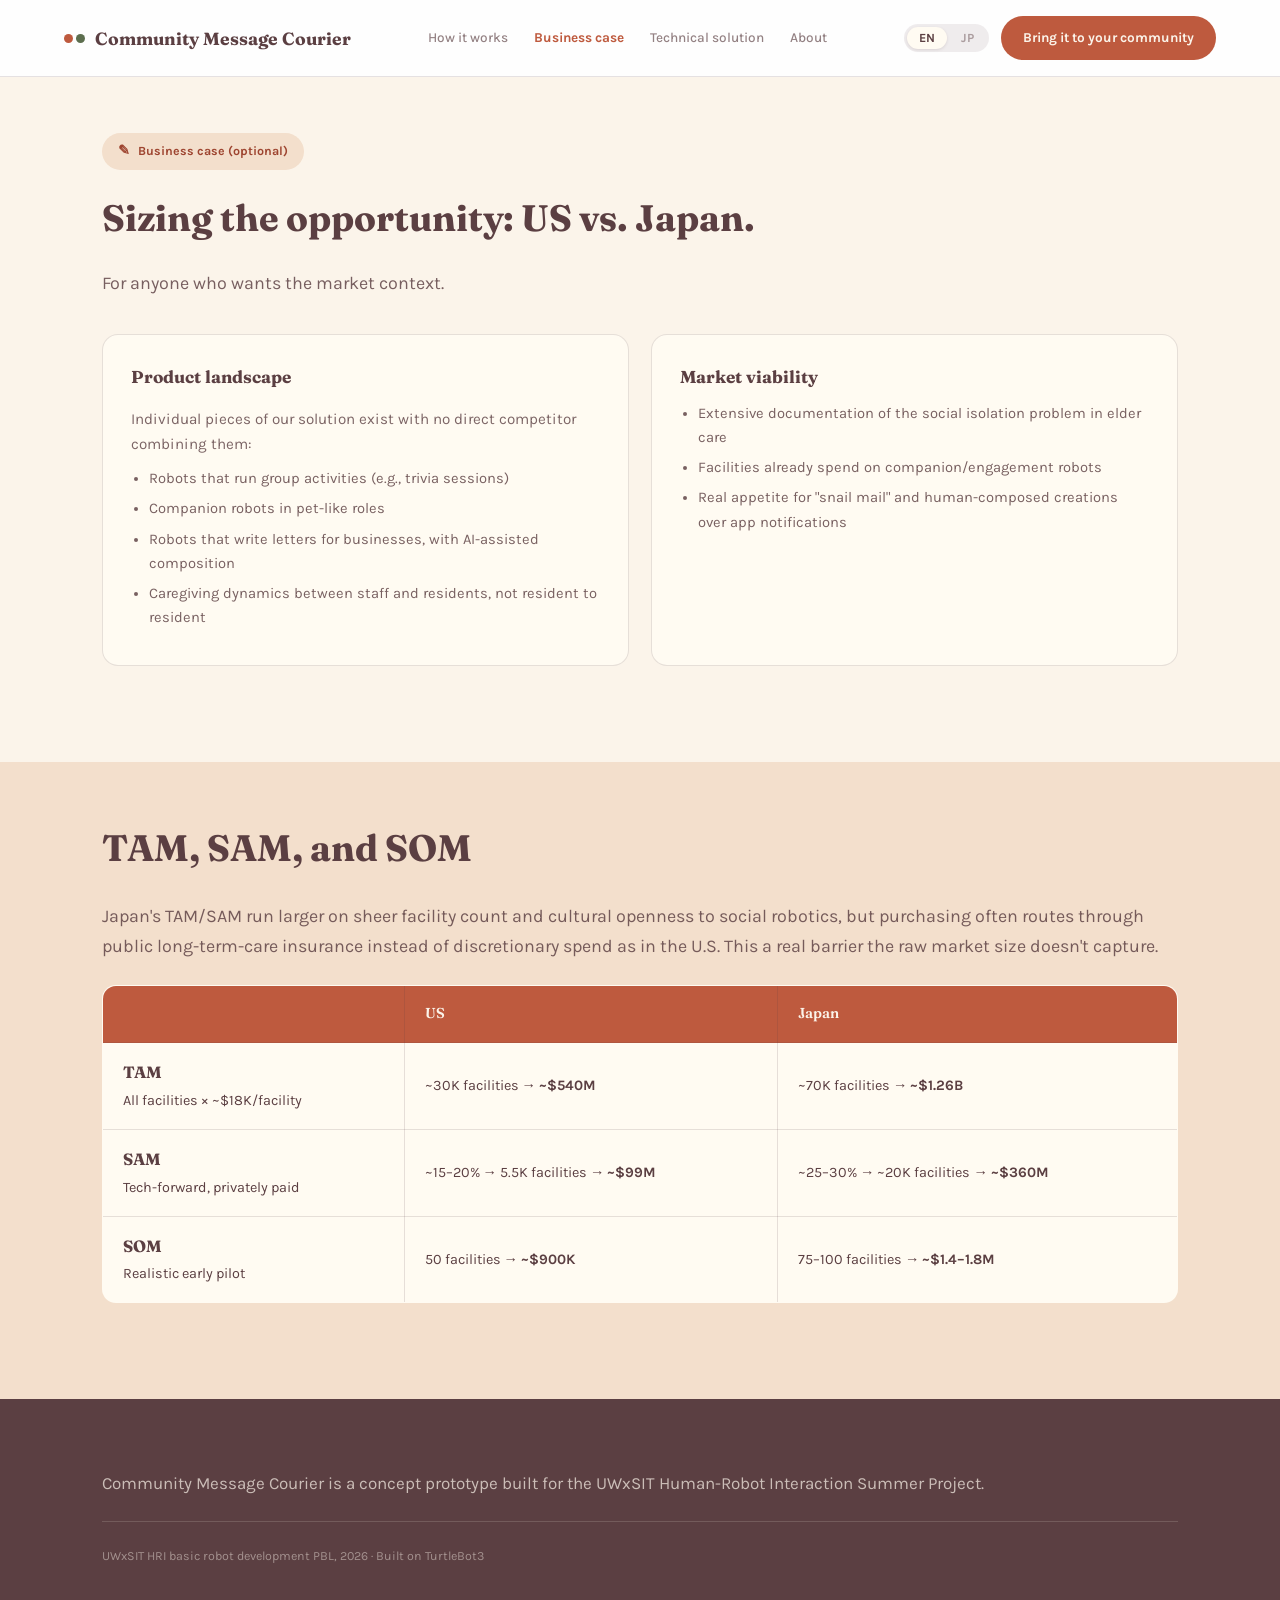
==== site/business.html @ 4dae8dac "<added JPN translation/language selector>" ====
<!DOCTYPE html>
<html lang="en">
<head>
<meta charset="UTF-8">
<meta name="viewport" content="width=device-width, initial-scale=1.0">
<title>Business case: Community Message Courier</title>
<link rel="preconnect" href="https://fonts.googleapis.com">
<link href="https://fonts.googleapis.com/css2?family=Fraunces:ital,opsz,wght@0,9..144,400;0,9..144,600;0,9..144,700;1,9..144,500&family=Karla:wght@400;500;700&family=Caveat:wght@500;600;700&display=swap" rel="stylesheet">
<style>
  :root{
    --paper:#FBF4EA; --blush:#F3DFCC; --blush-2:#EFD3C3;
    --rose:#BE5A3E; --rose-deep:#9E4530; --moss:#5C6E4E; --plum:#5B3F42;
    --gold:#CE9E52; --card:#FFFBF2; --line:rgba(91,63,66,0.15);
  }
  *{box-sizing:border-box;}
  body{margin:0;background:var(--paper);color:var(--plum);font-family:'Karla',sans-serif;font-size:17px;line-height:1.65;}
  h1,h2,h3{font-family:'Fraunces',serif;margin:0;color:var(--plum);}
  a{color:inherit;text-decoration:none;}

  #topnav{position:sticky;top:0;z-index:100;display:flex;align-items:center;justify-content:space-between;padding:16px 5vw;background:rgb(254, 254, 254);backdrop-filter:blur(8px);border-bottom:1px solid var(--line);}
  .brand{display:flex;align-items:center;gap:10px;font-family:'Fraunces',serif;font-weight:700;font-size:1.1rem;}
  .brand .dot-pair{display:flex;gap:3px;}
  .brand .dot-pair span{width:9px;height:9px;border-radius:50%;background:var(--rose);}
  .brand .dot-pair span:last-child{background:var(--moss);}
  #topnav .links{display:flex;gap:26px;font-size:0.85rem;font-weight:500;}
  #topnav .links a{opacity:0.65;transition:opacity .15s;}
  #topnav .links a:hover{opacity:1;color:var(--rose);}
  #topnav .links a.current{opacity:1;color:var(--rose);font-weight:700;}
  .cta-btn{background:var(--rose);color:var(--paper);padding:11px 22px;border-radius:24px;font-weight:700;font-size:0.85rem;border:none;cursor:pointer;display:inline-block;}
  @media (max-width:820px){ #topnav .links{display:none;} }
  .nav-right{display:flex;align-items:center;gap:12px;}
  .lang-toggle{display:flex;gap:2px;background:rgba(91,63,66,0.09);border-radius:20px;padding:3px;}
  .lang-btn{background:transparent;border:none;padding:5px 12px;border-radius:16px;font-size:0.78rem;font-weight:700;cursor:pointer;color:var(--plum);opacity:0.45;transition:all .15s;font-family:'Karla',sans-serif;line-height:1;}
  .lang-btn.active{background:var(--card);opacity:1;box-shadow:0 1px 3px rgba(91,63,66,0.14);}
  .lang-btn:hover:not(.active){opacity:0.7;}

  .topic-pill{display:inline-flex;align-items:center;gap:8px;background:var(--blush);color:var(--rose-deep);padding:7px 16px;border-radius:20px;font-size:0.78rem;font-weight:700;margin-bottom:18px;}
  .topic-pill::before{content:"✎";font-size:0.85rem;}

  .breadcrumb{padding:26px 8vw 0;font-size:0.85rem;opacity:0.6;}
  .breadcrumb a{color:var(--rose-deep);font-weight:700;}

  section{padding:56px 8vw 96px;}
  .inner{max-width:1080px;margin:0 auto;}
  section:nth-of-type(even){background:var(--blush);}
  h2{font-size:2.3rem;font-weight:700;margin-bottom:20px;max-width:680px;}
  p.lead{font-size:1.12rem;color:var(--plum);opacity:0.82;max-width:1080px;}

  .grid{display:grid;gap:22px;}
  .grid.c2{grid-template-columns:1fr 1fr;}
  @media (max-width:820px){ .grid.c2{grid-template-columns:1fr;} }
  .card{background:var(--card);border:1px solid var(--line);border-radius:16px;padding:28px;}
  .card h3{font-size:1.08rem;margin-bottom:10px;}
  .card ul{margin:0; padding-left:18px; opacity:0.82; font-size:0.92rem;}
  .card ul li{margin-bottom:6px;}

  .biz-table{width:100%;border-collapse:collapse;margin-top:24px;background:var(--card);border-radius:14px;overflow:hidden;border:1px solid var(--line);}
  .biz-table th,.biz-table td{padding:16px 20px;border:1px solid var(--line);text-align:left;font-size:0.9rem;}
  .biz-table th{background:var(--rose);color:var(--paper);font-family:'Fraunces',serif;font-weight:600;}
  .biz-table td strong{display:block;font-family:'Fraunces',serif;font-size:1.02rem;margin-bottom:3px;}
  .biz-table .fig{font-family:'Karla',sans-serif;font-size:0.9rem;font-weight:700;}

  footer{background:var(--plum);color:var(--paper);padding:70px 8vw 40px;text-align:left;}
  footer p{color:rgba(251,244,234,0.7);margin:0;}
  footer .fine-print{border-top:1px solid rgba(251,244,234,0.15);padding-top:24px;margin-top:24px;font-size:0.78rem;color:rgba(251,244,234,0.45);}
</style>
</head>
<body>

<nav id="topnav">
  <a href="index.html" class="brand"><span class="dot-pair"><span></span><span></span></span>Community Message Courier</a>
  <div class="links">
    <a href="how-it-works.html" data-en="How it works" data-ja="仕組み">How it works</a>
    <a href="business.html" class="current" data-en="Business case" data-ja="ビジネスケース">Business case</a>
    <a href="technical.html" data-en="Technical solution" data-ja="技術的ソリューション">Technical solution</a>
    <a href="team.html" data-en="About" data-ja="チーム">About</a>
  </div>
  <div class="nav-right">
    <div class="lang-toggle" role="group" aria-label="Language selector">
      <button class="lang-btn active" data-lang="en" aria-pressed="true">EN</button>
      <button class="lang-btn" data-lang="ja" aria-pressed="false">JP</button>
    </div>
    <a href="index.html#footer-cta" class="cta-btn" data-en="Bring it to your community" data-ja="コミュニティに届ける">Bring it to your community</a>
  </div>
</nav>

<section>
  <div class="inner">
    <span class="topic-pill" data-en="Business case (optional)" data-ja="ビジネスケース（任意）">Business case (optional)</span>
    <h2 data-en="Sizing the opportunity: US vs. Japan." data-ja="機会の規模：米国 vs. 日本。">Sizing the opportunity: US vs. Japan.</h2>
    <p class="lead" data-en="For anyone who wants the market context." data-ja="市場の背景を知りたい方のために。">For anyone who wants the market context.</p>

    <div class="grid c2" style="margin-top:36px;">
      <div class="card">
        <h3 data-en="Product landscape" data-ja="プロダクト・ランドスケープ">Product landscape</h3>
        <p style="margin-bottom:10px; opacity:0.8; font-size:0.95rem;" data-en="Individual pieces of our solution exist with no direct competitor combining them:" data-ja="私たちのソリューションの個々の要素は存在しますが、それらを組み合わせた直接競合はいません：">Individual pieces of our solution exist with no direct competitor combining them:</p>
        <ul>
          <li data-en="Robots that run group activities (e.g., trivia sessions)" data-ja="グループアクティビティを実施するロボット（例：トリビアセッション）">Robots that run group activities (e.g., trivia sessions)</li>
          <li data-en="Companion robots in pet-like roles" data-ja="ペット的役割のコンパニオンロボット">Companion robots in pet-like roles</li>
          <li data-en="Robots that write letters for businesses, with AI-assisted composition" data-ja="AI支援作文で企業向けの手紙を書くロボット">Robots that write letters for businesses, with AI-assisted composition</li>
          <li data-en="Caregiving dynamics between staff and residents, not resident to resident" data-ja="スタッフと入居者の間のケア関係（入居者同士ではない）">Caregiving dynamics between staff and residents, not resident to resident</li>
        </ul>
      </div>
      <div class="card">
        <h3 data-en="Market viability" data-ja="市場の実行可能性">Market viability</h3>
        <ul>
          <li data-en="Extensive documentation of the social isolation problem in elder care" data-ja="高齢者ケアにおける社会的孤立問題に関する広範な文献">Extensive documentation of the social isolation problem in elder care</li>
          <li data-en="Facilities already spend on companion/engagement robots" data-ja="施設はすでにコンパニオン・エンゲージメントロボットに予算を投じている">Facilities already spend on companion/engagement robots</li>
          <li data-en='Real appetite for "snail mail" and human-composed creations over app notifications' data-ja='アプリ通知よりも「手紙」や人間が作ったものへの本物の需要'>Real appetite for "snail mail" and human-composed creations over app notifications</li>
        </ul>
      </div>
    </div>
  </div>
</section>

<section>
  <div class="inner">
    <h2 data-en="TAM, SAM, and SOM" data-ja="TAM、SAM、SOM">TAM, SAM, and SOM</h2>
    <p class="lead" style="margin-top:24px;" data-en="Japan's TAM/SAM run larger on sheer facility count and cultural openness to social robotics, but purchasing often routes through public long-term-care insurance instead of discretionary spend as in the U.S. This a real barrier the raw market size doesn't capture." data-ja="日本のTAM/SAMは施設数の多さとソーシャルロボティクスへの文化的な開放性から大きくなりますが、購入は米国のような裁量支出ではなく、公的介護保険を通じることが多いです。これは単純な市場規模には反映されない現実の障壁です。">Japan's TAM/SAM run larger on sheer facility count and cultural openness to social robotics, but purchasing often routes through public long-term-care insurance instead of discretionary spend as in the U.S. This a real barrier the raw market size doesn't capture.</p>
    <table class="biz-table">
      <tr>
        <th></th>
        <th data-en="US" data-ja="米国">US</th>
        <th data-en="Japan" data-ja="日本">Japan</th>
      </tr>
      <tr>
        <td><strong>TAM</strong><span data-en="All facilities × ~$18K/facility" data-ja="全施設 × 約1施設18,000ドル">All facilities × ~$18K/facility</span></td>
        <td data-en="~30K facilities → <span class='fig'>~$540M</span>" data-ja="約30,000施設 → <span class='fig'>約5億4,000万ドル</span>">~30K facilities → <span class="fig">~$540M</span></td>
        <td data-en="~70K facilities → <span class='fig'>~$1.26B</span>" data-ja="約70,000施設 → <span class='fig'>約12億6,000万ドル</span>">~70K facilities → <span class="fig">~$1.26B</span></td>
      </tr>
      <tr>
        <td><strong>SAM</strong><span data-en="Tech-forward, privately paid" data-ja="テクノロジー先進型・自費払い施設">Tech-forward, privately paid</span></td>
        <td data-en="~15–20% → 5.5K facilities → <span class='fig'>~$99M</span>" data-ja="約15〜20% → 5,500施設 → <span class='fig'>約9,900万ドル</span>">~15–20% → 5.5K facilities → <span class="fig">~$99M</span></td>
        <td data-en="~25–30% → ~20K facilities → <span class='fig'>~$360M</span>" data-ja="約25〜30% → 約20,000施設 → <span class='fig'>約3億6,000万ドル</span>">~25–30% → ~20K facilities → <span class="fig">~$360M</span></td>
      </tr>
      <tr>
        <td><strong>SOM</strong><span data-en="Realistic early pilot" data-ja="現実的な初期パイロット">Realistic early pilot</span></td>
        <td data-en="50 facilities → <span class='fig'>~$900K</span>" data-ja="50施設 → <span class='fig'>約90万ドル</span>">50 facilities → <span class="fig">~$900K</span></td>
        <td data-en="75–100 facilities → <span class='fig'>~$1.4–1.8M</span>" data-ja="75〜100施設 → <span class='fig'>約140万〜180万ドル</span>">75–100 facilities → <span class="fig">~$1.4–1.8M</span></td>
      </tr>
    </table>

  </div>
</section>

<footer>
  <p data-en="Community Message Courier is a concept prototype built for the UWxSIT Human-Robot Interaction Summer Project." data-ja="コミュニティ・メッセージ・クーリエは、UWxSIT ヒューマン・ロボット・インタラクション・サマープロジェクトのために制作されたコンセプトプロトタイプです。">Community Message Courier is a concept prototype built for the UWxSIT Human-Robot Interaction Summer Project.</p>
  <div class="fine-print" data-en="UWxSIT HRI basic robot development PBL, 2026 · Built on TurtleBot3" data-ja="UWxSIT HRI 基礎ロボット開発 PBL、2026年 · TurtleBot3 使用">UWxSIT HRI basic robot development PBL, 2026 · Built on TurtleBot3</div>
</footer>

<script>
function applyLang(lang){
  document.querySelectorAll('[data-en]').forEach(el=>{
    el.innerHTML = lang==='ja' ? el.dataset.ja : el.dataset.en;
  });
  document.documentElement.lang = lang==='ja' ? 'ja' : 'en-US';
  document.querySelectorAll('.lang-btn').forEach(b=>{
    const active = b.dataset.lang===lang;
    b.classList.toggle('active',active);
    b.setAttribute('aria-pressed',active?'true':'false');
  });
  localStorage.setItem('preferredLang',lang);
}
document.querySelectorAll('.lang-btn').forEach(btn=>{
  btn.addEventListener('click',()=>applyLang(btn.dataset.lang));
});
// Restore saved preference on load
applyLang(localStorage.getItem('preferredLang')||'en');
</script>
</body>
</html>
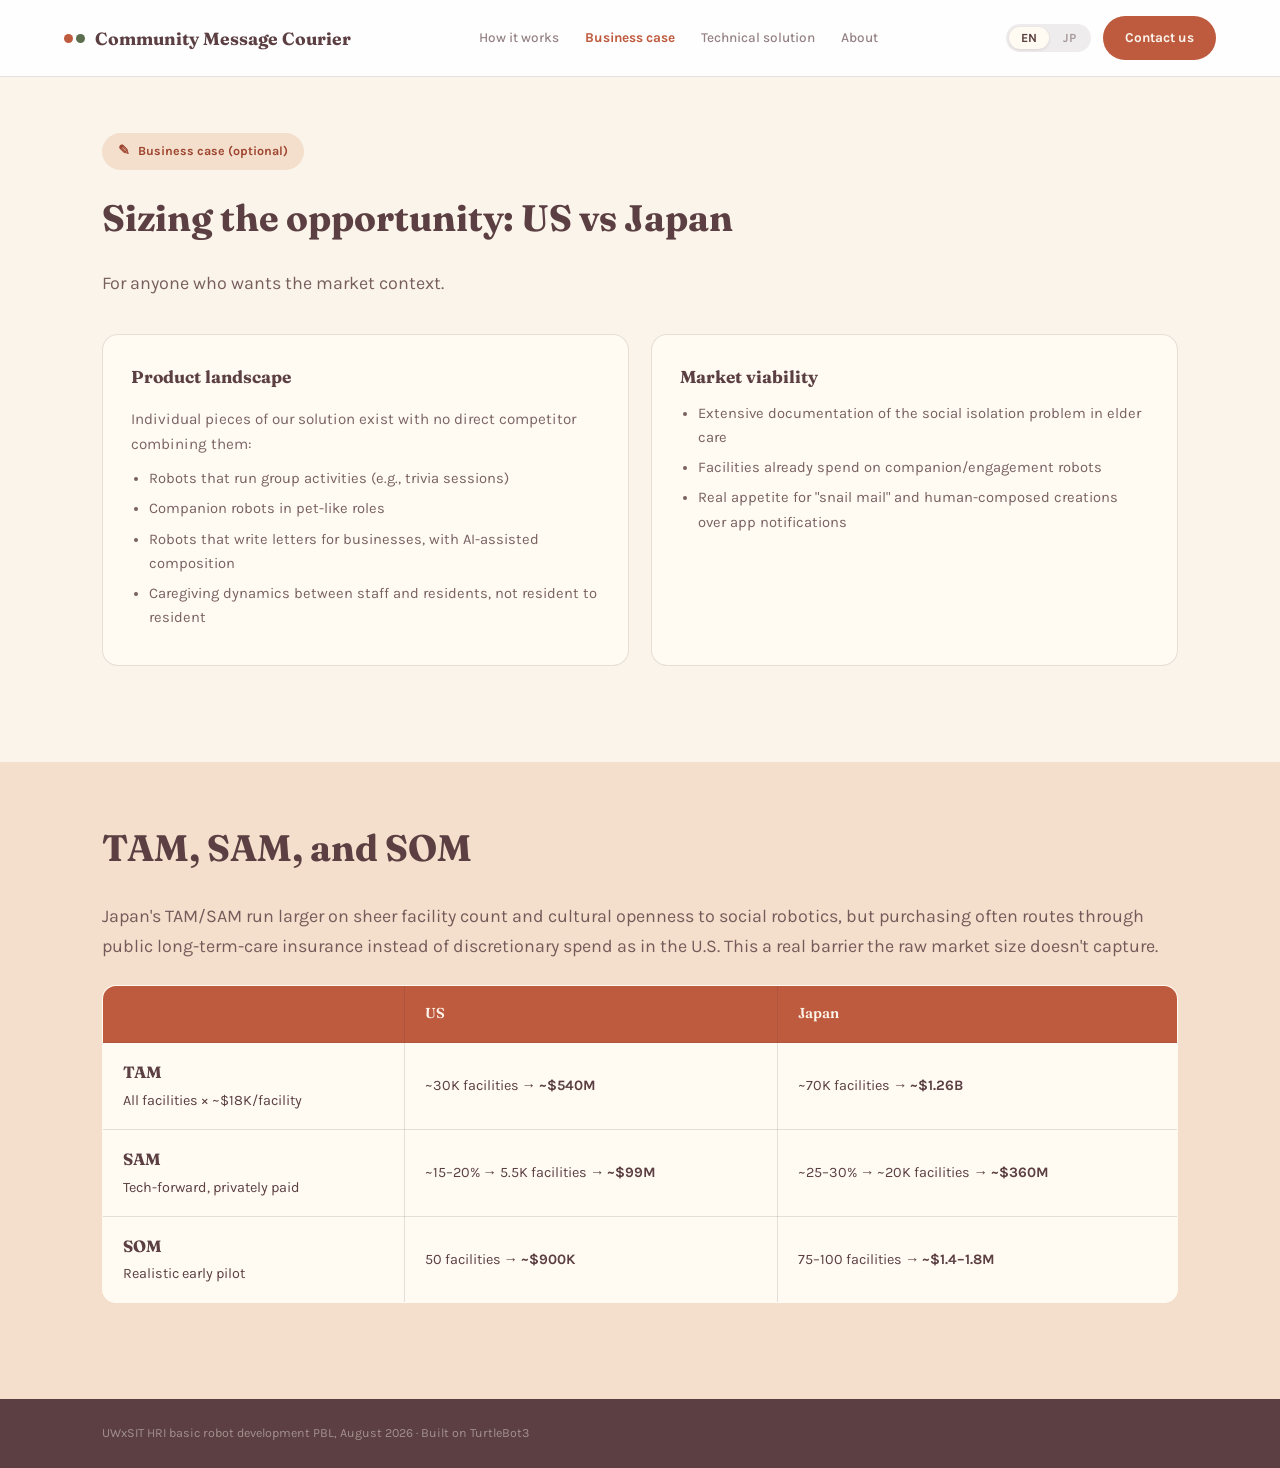
==== commit ca02cadc: "<fixed footer, added back to top button, fixed table spacing>" ====
--- a/site/business.html
+++ b/site/business.html
@@ -60,9 +60,12 @@
   .biz-table td strong{display:block;font-family:'Fraunces',serif;font-size:1.02rem;margin-bottom:3px;}
   .biz-table .fig{font-family:'Karla',sans-serif;font-size:0.9rem;font-weight:700;}
 
-  footer{background:var(--plum);color:var(--paper);padding:70px 8vw 40px;text-align:left;}
-  footer p{color:rgba(251,244,234,0.7);margin:0;}
-  footer .fine-print{border-top:1px solid rgba(251,244,234,0.15);padding-top:24px;margin-top:24px;font-size:0.78rem;color:rgba(251,244,234,0.45);}
+  footer{background:var(--plum);color:var(--paper);padding:24px 8vw;}
+    footer .fine-print{font-size:0.78rem;color:rgba(251,244,234,0.45);}
+
+#back-top{position:fixed;bottom:28px;right:28px;width:44px;height:44px;border-radius:50%;background:var(--plum);color:var(--paper);border:none;cursor:pointer;display:flex;align-items:center;justify-content:center;font-size:1.1rem;opacity:0;pointer-events:none;transition:opacity .2s,transform .2s;z-index:200;box-shadow:0 4px 14px rgba(91,63,66,0.28);font-family:'Karla',sans-serif;}
+#back-top.visible{opacity:1;pointer-events:auto;}
+#back-top:hover{transform:translateY(-3px);}
 </style>
 </head>
 <body>
@@ -80,14 +83,14 @@
       <button class="lang-btn active" data-lang="en" aria-pressed="true">EN</button>
       <button class="lang-btn" data-lang="ja" aria-pressed="false">JP</button>
     </div>
-    <a href="index.html#footer-cta" class="cta-btn" data-en="Bring it to your community" data-ja="コミュニティに届ける">Bring it to your community</a>
+    <a href="index.html#footer-cta" class="cta-btn" data-en="Contact us" data-ja="コミュニティに届ける">Contact us</a>
   </div>
 </nav>
 
 <section>
   <div class="inner">
     <span class="topic-pill" data-en="Business case (optional)" data-ja="ビジネスケース（任意）">Business case (optional)</span>
-    <h2 data-en="Sizing the opportunity: US vs. Japan." data-ja="機会の規模：米国 vs. 日本。">Sizing the opportunity: US vs. Japan.</h2>
+    <h2 data-en="Sizing the opportunity: US vs Japan" data-ja="機会の規模：米国 vs 日本">Sizing the opportunity: US vs Japan</h2>
     <p class="lead" data-en="For anyone who wants the market context." data-ja="市場の背景を知りたい方のために。">For anyone who wants the market context.</p>
 
     <div class="grid c2" style="margin-top:36px;">
@@ -143,10 +146,11 @@
   </div>
 </section>
 
+
 <footer>
-  <p data-en="Community Message Courier is a concept prototype built for the UWxSIT Human-Robot Interaction Summer Project." data-ja="コミュニティ・メッセージ・クーリエは、UWxSIT ヒューマン・ロボット・インタラクション・サマープロジェクトのために制作されたコンセプトプロトタイプです。">Community Message Courier is a concept prototype built for the UWxSIT Human-Robot Interaction Summer Project.</p>
-  <div class="fine-print" data-en="UWxSIT HRI basic robot development PBL, 2026 · Built on TurtleBot3" data-ja="UWxSIT HRI 基礎ロボット開発 PBL、2026年 · TurtleBot3 使用">UWxSIT HRI basic robot development PBL, 2026 · Built on TurtleBot3</div>
+  <div class="fine-print" data-en="UWxSIT HRI basic robot development PBL, August 2026 · Built on TurtleBot3" data-ja="UWxSIT HRI 基礎ロボット開発 PBL、2026年8月 · TurtleBot3 使用">UWxSIT HRI basic robot development PBL, August 2026 · Built on TurtleBot3</div>
 </footer>
+
 
 <script>
 function applyLang(lang){
@@ -167,5 +171,13 @@
 // Restore saved preference on load
 applyLang(localStorage.getItem('preferredLang')||'en');
 </script>
+<button id="back-top" aria-label="Back to top">↑</button>
+<script>
+(function(){
+  var b=document.getElementById('back-top');
+  window.addEventListener('scroll',function(){b.classList.toggle('visible',window.scrollY>400);});
+  b.addEventListener('click',function(){window.scrollTo({top:0,behavior:'smooth'});});
+})();
+</script>
 </body>
 </html>
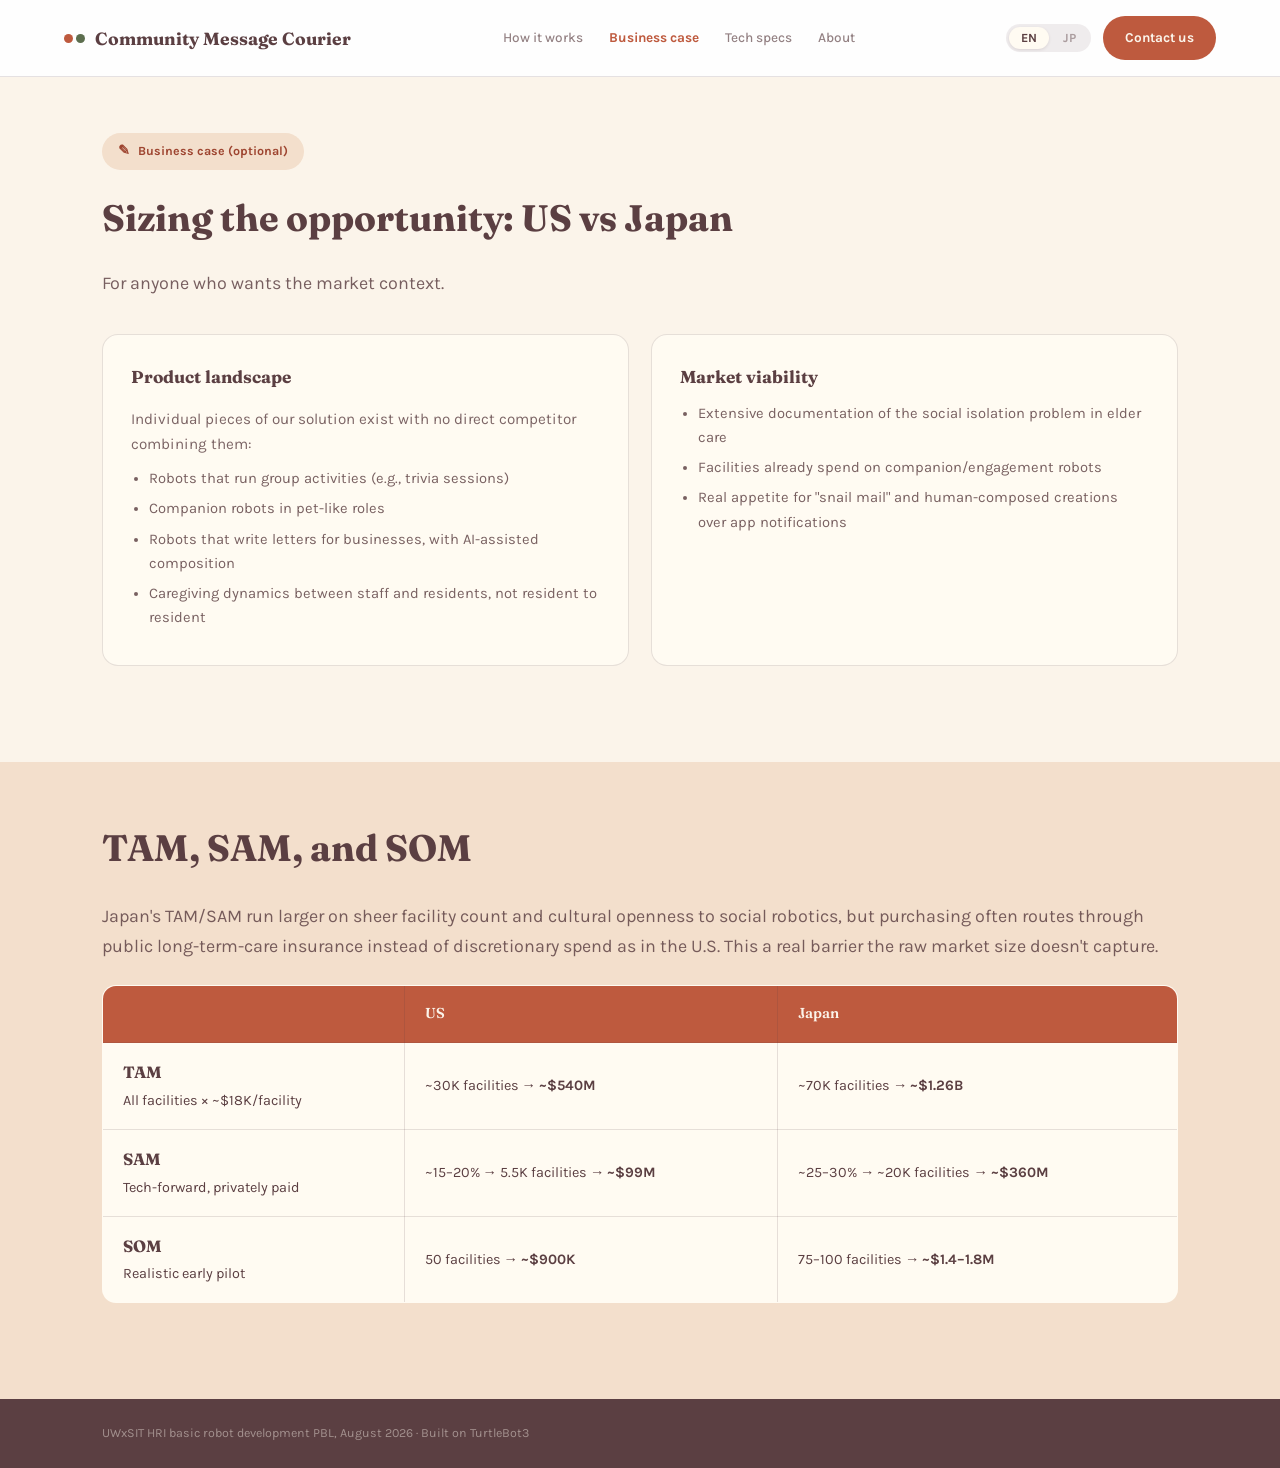
==== commit e228bc9c: "<resized images, added tech specs>" ====
--- a/site/business.html
+++ b/site/business.html
@@ -75,7 +75,7 @@
   <div class="links">
     <a href="how-it-works.html" data-en="How it works" data-ja="仕組み">How it works</a>
     <a href="business.html" class="current" data-en="Business case" data-ja="ビジネスケース">Business case</a>
-    <a href="technical.html" data-en="Technical solution" data-ja="技術的ソリューション">Technical solution</a>
+    <a href="technical.html" data-en="Tech specs" data-ja="技術仕様">Tech specs</a>
     <a href="team.html" data-en="About" data-ja="チーム">About</a>
   </div>
   <div class="nav-right">
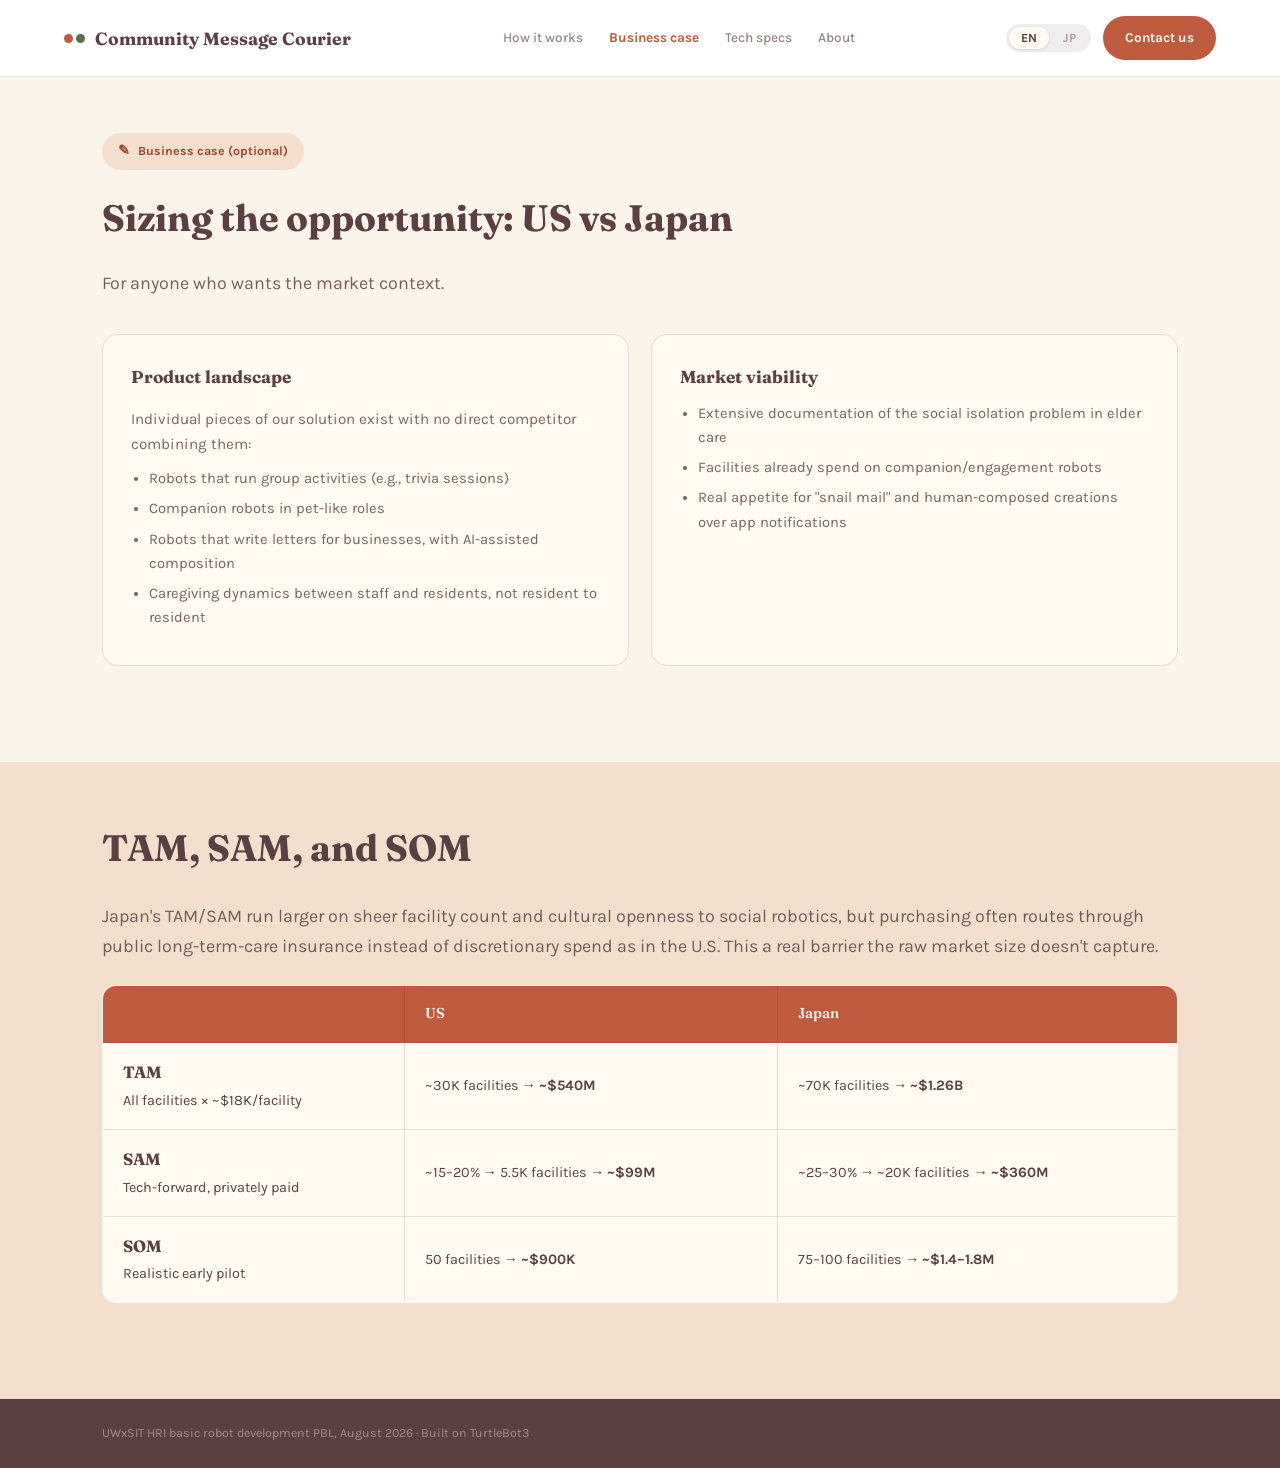
==== commit a461cdb8: "<Increased icon size of homepage animation, updated h2 and body copy>" ====
--- a/site/business.html
+++ b/site/business.html
@@ -17,7 +17,7 @@
   h1,h2,h3{font-family:'Fraunces',serif;margin:0;color:var(--plum);}
   a{color:inherit;text-decoration:none;}
 
-  #topnav{position:sticky;top:0;z-index:100;display:flex;align-items:center;justify-content:space-between;padding:16px 5vw;background:rgb(254, 254, 254);backdrop-filter:blur(8px);border-bottom:1px solid var(--line);}
+  #topnav{position:sticky;top:0;z-index:100;display:flex;align-items:center;justify-content:space-between;padding:16px 5vw;background:#ffffff;backdrop-filter:blur(8px);border-bottom:1px solid var(--line);}
   .brand{display:flex;align-items:center;gap:10px;font-family:'Fraunces',serif;font-weight:700;font-size:1.1rem;}
   .brand .dot-pair{display:flex;gap:3px;}
   .brand .dot-pair span{width:9px;height:9px;border-radius:50%;background:var(--rose);}
@@ -43,7 +43,7 @@
   section{padding:56px 8vw 96px;}
   .inner{max-width:1080px;margin:0 auto;}
   section:nth-of-type(even){background:var(--blush);}
-  h2{font-size:2.3rem;font-weight:700;margin-bottom:20px;max-width:680px;}
+  h2{font-size:2.3rem;font-weight:700;margin-bottom:20px;}
   p.lead{font-size:1.12rem;color:var(--plum);opacity:0.82;max-width:1080px;}
 
   .grid{display:grid;gap:22px;}
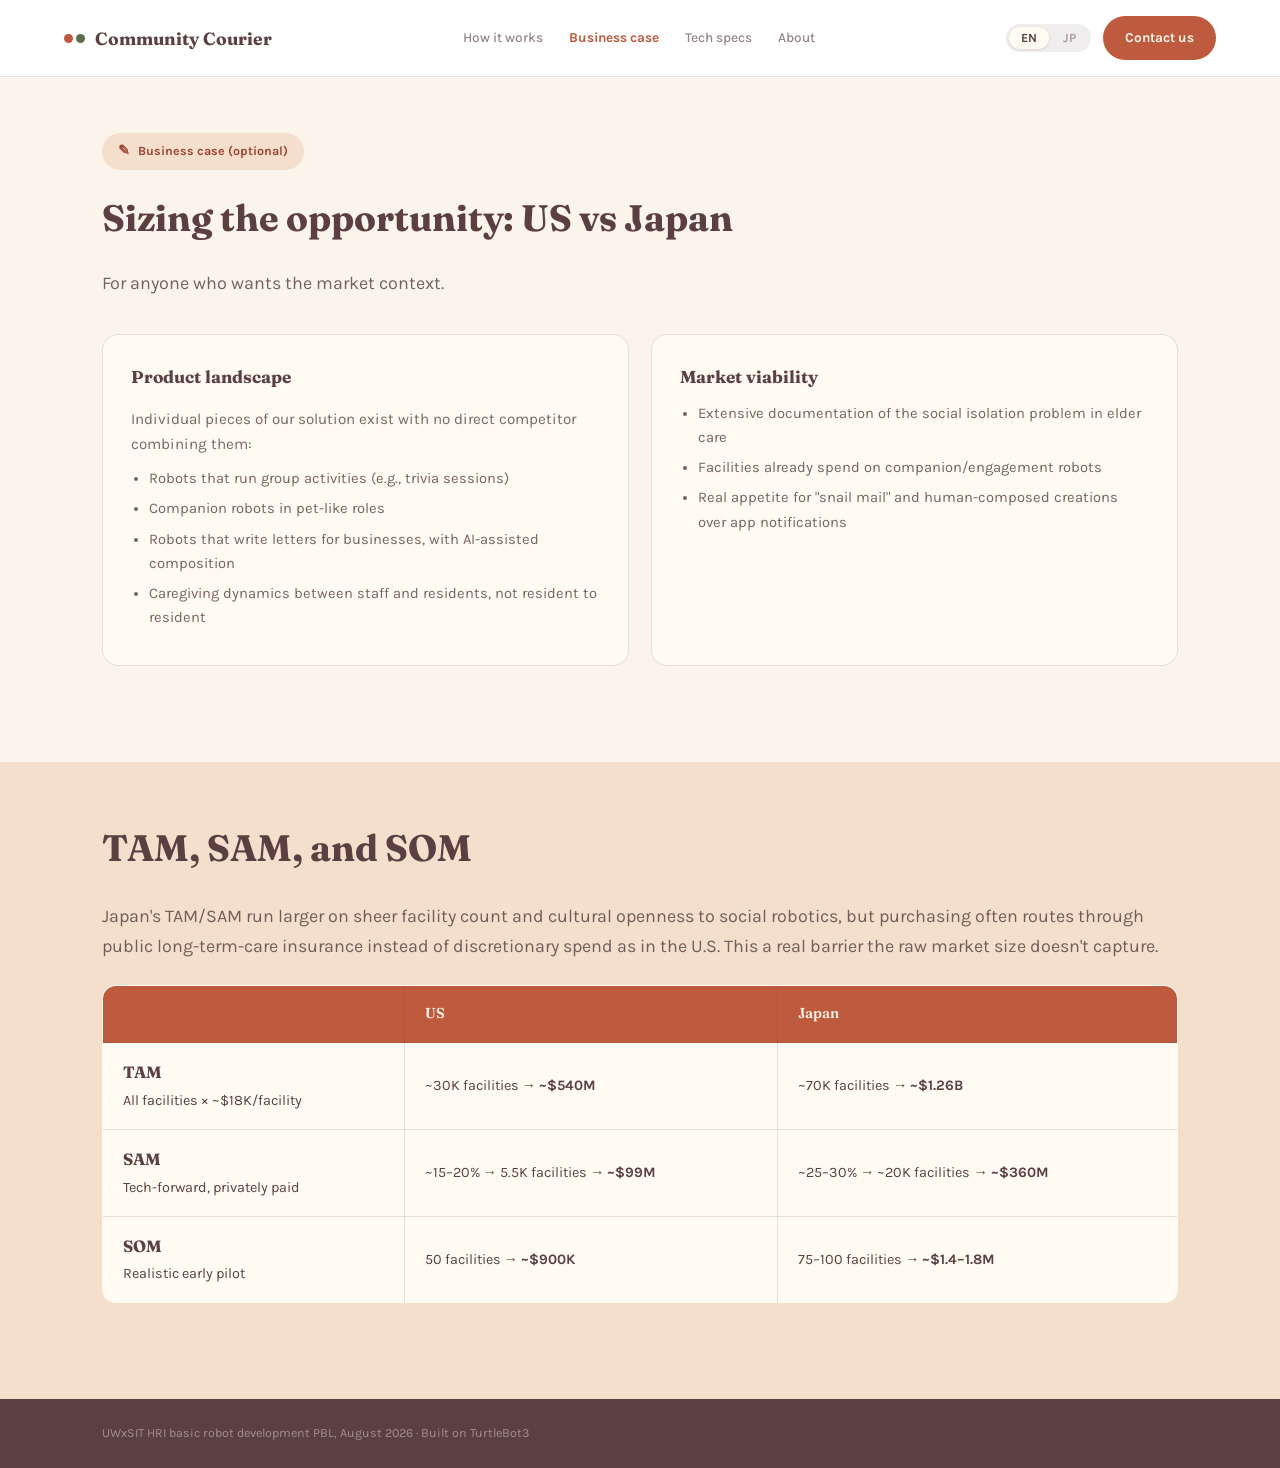
==== commit bd162670: "<Integrated About page into nav, updated homepage copy>" ====
--- a/site/business.html
+++ b/site/business.html
@@ -3,7 +3,7 @@
 <head>
 <meta charset="UTF-8">
 <meta name="viewport" content="width=device-width, initial-scale=1.0">
-<title>Business case: Community Message Courier</title>
+<title>Business case: Community Courier</title>
 <link rel="preconnect" href="https://fonts.googleapis.com">
 <link href="https://fonts.googleapis.com/css2?family=Fraunces:ital,opsz,wght@0,9..144,400;0,9..144,600;0,9..144,700;1,9..144,500&family=Karla:wght@400;500;700&family=Caveat:wght@500;600;700&display=swap" rel="stylesheet">
 <style>
@@ -70,22 +70,8 @@
 </head>
 <body>
 
-<nav id="topnav">
-  <a href="index.html" class="brand"><span class="dot-pair"><span></span><span></span></span>Community Message Courier</a>
-  <div class="links">
-    <a href="how-it-works.html" data-en="How it works" data-ja="仕組み">How it works</a>
-    <a href="business.html" class="current" data-en="Business case" data-ja="ビジネスケース">Business case</a>
-    <a href="technical.html" data-en="Tech specs" data-ja="技術仕様">Tech specs</a>
-    <a href="team.html" data-en="About" data-ja="チーム">About</a>
-  </div>
-  <div class="nav-right">
-    <div class="lang-toggle" role="group" aria-label="Language selector">
-      <button class="lang-btn active" data-lang="en" aria-pressed="true">EN</button>
-      <button class="lang-btn" data-lang="ja" aria-pressed="false">JP</button>
-    </div>
-    <a href="index.html#footer-cta" class="cta-btn" data-en="Contact us" data-ja="コミュニティに届ける">Contact us</a>
-  </div>
-</nav>
+<nav id="topnav"></nav>
+<script src="nav.js"></script>
 
 <section>
   <div class="inner">
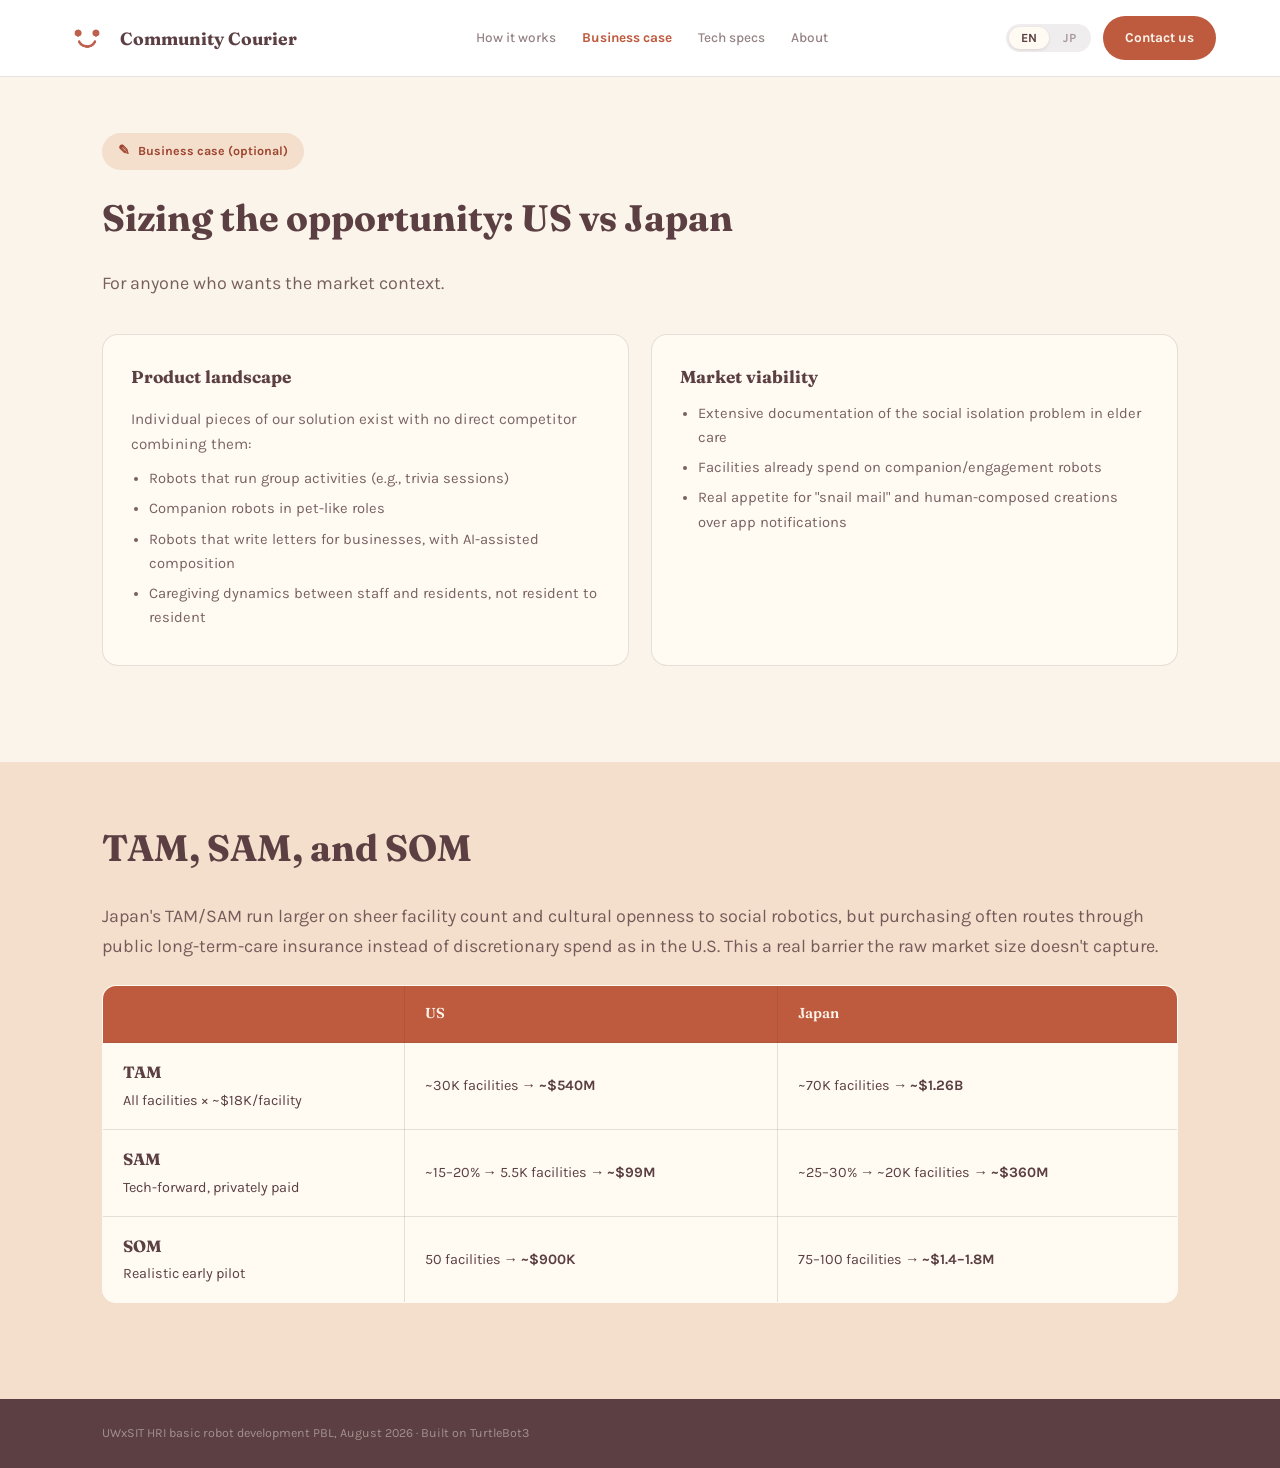
==== commit f8bbc044: "<Updated favicon and logo, updated person icons>" ====
--- a/site/business.html
+++ b/site/business.html
@@ -4,6 +4,7 @@
 <meta charset="UTF-8">
 <meta name="viewport" content="width=device-width, initial-scale=1.0">
 <title>Business case: Community Courier</title>
+<link rel="icon" type="image/svg+xml" href="logo.png">
 <link rel="preconnect" href="https://fonts.googleapis.com">
 <link href="https://fonts.googleapis.com/css2?family=Fraunces:ital,opsz,wght@0,9..144,400;0,9..144,600;0,9..144,700;1,9..144,500&family=Karla:wght@400;500;700&family=Caveat:wght@500;600;700&display=swap" rel="stylesheet">
 <style>
@@ -71,7 +72,7 @@
 <body>
 
 <nav id="topnav"></nav>
-<script src="nav.js"></script>
+<script src="nav.js?v=4"></script>
 
 <section>
   <div class="inner">
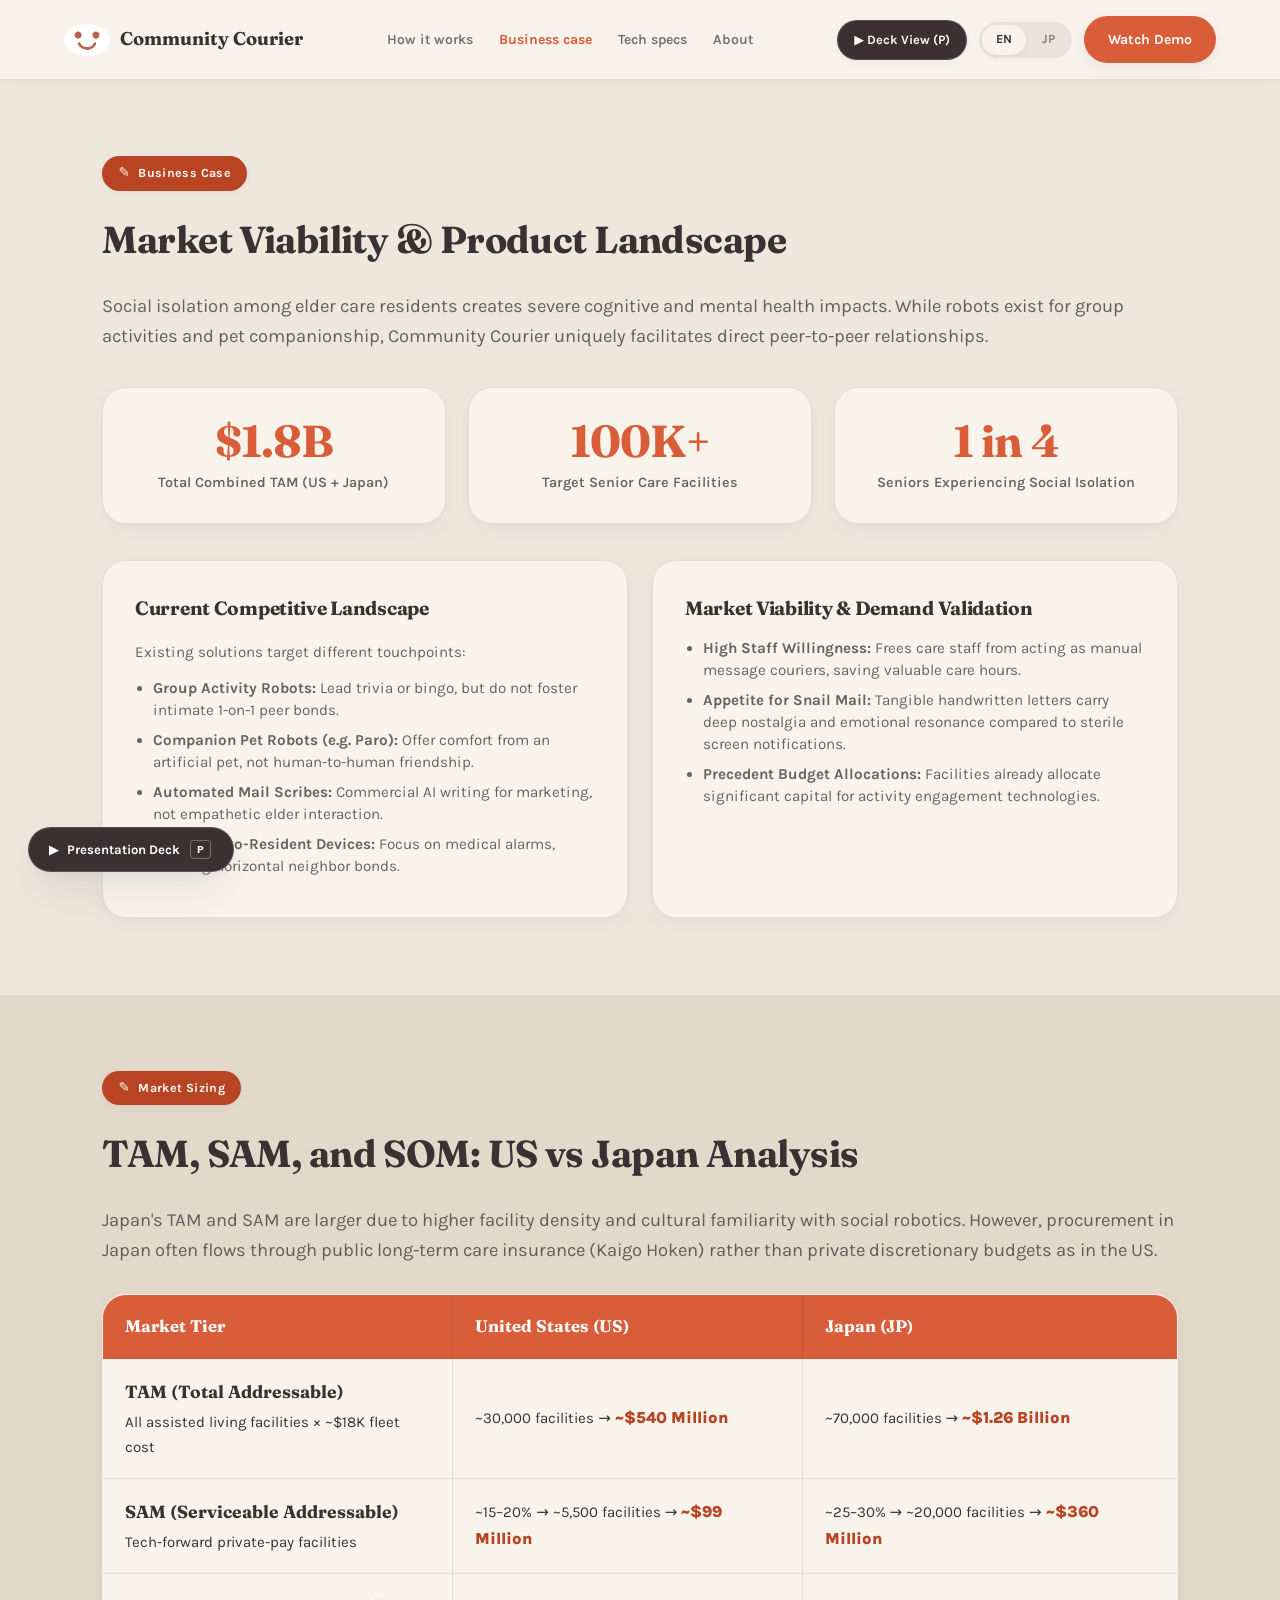
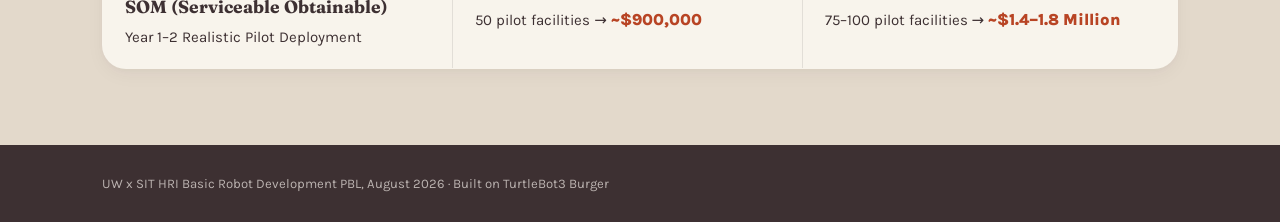
==== commit 7b3fa903: "feat: complete presentation server upgrade, presentation deck mode, biomorphic styling, interactive " ====
--- a/site/business.html
+++ b/site/business.html
@@ -4,141 +4,163 @@
 <meta charset="UTF-8">
 <meta name="viewport" content="width=device-width, initial-scale=1.0">
 <title>Business case: Community Courier</title>
-<link rel="icon" type="image/svg+xml" href="logo.png">
+<link rel="icon" type="image/svg+xml" href="favicon.png">
 <link rel="preconnect" href="https://fonts.googleapis.com">
-<link href="https://fonts.googleapis.com/css2?family=Fraunces:ital,opsz,wght@0,9..144,400;0,9..144,600;0,9..144,700;1,9..144,500&family=Karla:wght@400;500;700&family=Caveat:wght@500;600;700&display=swap" rel="stylesheet">
+<link href="https://fonts.googleapis.com/css2?family=Fraunces:ital,opsz,wght@0,9..144,400;0,9..144,600;0,9..144,700;1,9..144,500&family=Karla:wght@400;500;700;800&family=Caveat:wght@500;600;700&display=swap" rel="stylesheet">
+<link rel="stylesheet" href="presentation.css">
 <style>
   :root{
-    --paper:#FBF4EA; --blush:#F3DFCC; --blush-2:#EFD3C3;
-    --rose:#BE5A3E; --rose-deep:#9E4530; --moss:#5C6E4E; --plum:#5B3F42;
-    --gold:#CE9E52; --card:#FFFBF2; --line:rgba(91,63,66,0.15);
+    --paper:var(--bg-base); --blush:#e3d9cb; --blush-2:#d6cab8;
+    --rose:var(--coral); --rose-deep:var(--coral-deep); --moss:#556b46; --plum:#3d3032;
+    --gold:#c7923e; --card:#f8f4ec; --line:rgba(61,48,50,0.11);
   }
   *{box-sizing:border-box;}
-  body{margin:0;background:var(--paper);color:var(--plum);font-family:'Karla',sans-serif;font-size:17px;line-height:1.65;}
-  h1,h2,h3{font-family:'Fraunces',serif;margin:0;color:var(--plum);}
+  html{scroll-behavior:smooth;background:var(--bg-base);}
+  @media(prefers-reduced-motion:reduce){html{scroll-behavior:auto;}*{animation:none!important;transition:none!important;}}
+  body{margin:0;background:var(--bg-base);color:var(--plum);font-family:var(--font-sans);font-size:17px;line-height:1.65;}
+  h1,h2,h3,h4{font-family:var(--font-serif);margin:0;color:var(--plum);}
   a{color:inherit;text-decoration:none;}
 
-  #topnav{position:sticky;top:0;z-index:100;display:flex;align-items:center;justify-content:space-between;padding:16px 5vw;background:#ffffff;backdrop-filter:blur(8px);border-bottom:1px solid var(--line);}
-  .brand{display:flex;align-items:center;gap:10px;font-family:'Fraunces',serif;font-weight:700;font-size:1.1rem;}
-  .brand .dot-pair{display:flex;gap:3px;}
-  .brand .dot-pair span{width:9px;height:9px;border-radius:50%;background:var(--rose);}
-  .brand .dot-pair span:last-child{background:var(--moss);}
-  #topnav .links{display:flex;gap:26px;font-size:0.85rem;font-weight:500;}
-  #topnav .links a{opacity:0.65;transition:opacity .15s;}
-  #topnav .links a:hover{opacity:1;color:var(--rose);}
-  #topnav .links a.current{opacity:1;color:var(--rose);font-weight:700;}
-  .cta-btn{background:var(--rose);color:var(--paper);padding:11px 22px;border-radius:24px;font-weight:700;font-size:0.85rem;border:none;cursor:pointer;display:inline-block;}
+  #topnav{position:sticky;top:0;z-index:100;display:flex;align-items:center;justify-content:space-between;padding:16px 5vw;background:rgba(248,244,236,0.92);backdrop-filter:blur(10px);border-bottom:1px solid var(--line);box-shadow:var(--shadow-sm);}
+  .brand{display:flex;align-items:center;gap:10px;font-family:var(--font-serif);font-weight:700;font-size:1.15rem;color:var(--plum);}
+  #topnav .links{display:flex;gap:26px;font-size:0.88rem;font-weight:600;}
+  #topnav .links a{opacity:0.7;transition:opacity .15s, color .15s;}
+  #topnav .links a:hover{opacity:1;color:var(--coral);}
+  #topnav .links a.current{opacity:1;color:var(--coral);font-weight:700;}
   @media (max-width:820px){ #topnav .links{display:none;} }
   .nav-right{display:flex;align-items:center;gap:12px;}
-  .lang-toggle{display:flex;gap:2px;background:rgba(91,63,66,0.09);border-radius:20px;padding:3px;}
-  .lang-btn{background:transparent;border:none;padding:5px 12px;border-radius:16px;font-size:0.78rem;font-weight:700;cursor:pointer;color:var(--plum);opacity:0.45;transition:all .15s;font-family:'Karla',sans-serif;line-height:1;}
-  .lang-btn.active{background:var(--card);opacity:1;box-shadow:0 1px 3px rgba(91,63,66,0.14);}
-  .lang-btn:hover:not(.active){opacity:0.7;}
+  .lang-toggle{display:flex;gap:2px;background:rgba(61,48,50,0.08);border-radius:var(--radius-pill);padding:3px;}
+  .lang-btn{background:transparent;border:none;padding:6px 14px;border-radius:var(--radius-pill);font-size:0.78rem;font-weight:700;cursor:pointer;color:var(--plum);opacity:0.55;transition:all .15s;font-family:var(--font-sans);line-height:1;min-height:30px;}
+  .lang-btn.active{background:var(--card);opacity:1;box-shadow:var(--shadow-sm);}
+  .lang-btn:hover:not(.active){opacity:0.85;}
 
-  .topic-pill{display:inline-flex;align-items:center;gap:8px;background:var(--blush);color:var(--rose-deep);padding:7px 16px;border-radius:20px;font-size:0.78rem;font-weight:700;margin-bottom:18px;}
-  .topic-pill::before{content:"✎";font-size:0.85rem;}
-
-  .breadcrumb{padding:26px 8vw 0;font-size:0.85rem;opacity:0.6;}
-  .breadcrumb a{color:var(--rose-deep);font-weight:700;}
-
-  section{padding:56px 8vw 96px;}
+  section{padding:76px 8vw;position:relative;}
   .inner{max-width:1080px;margin:0 auto;}
   section:nth-of-type(even){background:var(--blush);}
-  h2{font-size:2.3rem;font-weight:700;margin-bottom:20px;}
-  p.lead{font-size:1.12rem;color:var(--plum);opacity:0.82;max-width:1080px;}
+  h2{font-size:2.35rem;font-weight:700;margin-bottom:20px;letter-spacing:-0.015em;}
+  p.lead{font-size:1.15rem;color:var(--text-muted);max-width:1080px;}
 
-  .grid{display:grid;gap:22px;}
+  .grid{display:grid;gap:24px;}
   .grid.c2{grid-template-columns:1fr 1fr;}
   @media (max-width:820px){ .grid.c2{grid-template-columns:1fr;} }
-  .card{background:var(--card);border:1px solid var(--line);border-radius:16px;padding:28px;}
-  .card h3{font-size:1.08rem;margin-bottom:10px;}
-  .card ul{margin:0; padding-left:18px; opacity:0.82; font-size:0.92rem;}
-  .card ul li{margin-bottom:6px;}
+  .card{background:var(--card);border:1px solid var(--line);border-radius:var(--radius-lg);padding:32px;box-shadow:var(--shadow-md);transition:transform 0.2s cubic-bezier(0.16, 1, 0.3, 1), box-shadow 0.2s ease;}
+  .card:hover{transform:translateY(-4px);box-shadow:var(--shadow-lg);}
+  .card h3{font-size:1.2rem;margin-bottom:12px;}
+  .card ul{margin:0; padding-left:18px; color:var(--text-muted); font-size:0.95rem;}
+  .card ul li{margin-bottom:8px; line-height:1.45;}
 
-  .biz-table{width:100%;border-collapse:collapse;margin-top:24px;background:var(--card);border-radius:14px;overflow:hidden;border:1px solid var(--line);}
-  .biz-table th,.biz-table td{padding:16px 20px;border:1px solid var(--line);text-align:left;font-size:0.9rem;}
-  .biz-table th{background:var(--rose);color:var(--paper);font-family:'Fraunces',serif;font-weight:600;}
-  .biz-table td strong{display:block;font-family:'Fraunces',serif;font-size:1.02rem;margin-bottom:3px;}
-  .biz-table .fig{font-family:'Karla',sans-serif;font-size:0.9rem;font-weight:700;}
+  .biz-table{width:100%;border-collapse:collapse;margin-top:28px;background:var(--card);border-radius:var(--radius-lg);overflow:hidden;border:1px solid var(--line);box-shadow:var(--shadow-md);}
+  .biz-table th,.biz-table td{padding:18px 22px;border:1px solid var(--line);text-align:left;font-size:0.94rem;}
+  .biz-table th{background:var(--coral);color:#ffffff;font-family:var(--font-serif);font-weight:700;font-size:1.05rem;}
+  .biz-table td strong{display:block;font-family:var(--font-serif);font-size:1.1rem;margin-bottom:4px;color:var(--plum);}
+  .biz-table .fig{font-family:var(--font-sans);font-size:1.02rem;font-weight:800;color:var(--coral-deep);}
 
-  footer{background:var(--plum);color:var(--paper);padding:24px 8vw;}
-    footer .fine-print{font-size:0.78rem;color:rgba(251,244,234,0.45);}
+  footer{background:var(--plum);color:#fff9f5;padding:28px 8vw;}
+  footer .fine-print{font-size:0.82rem;color:rgba(255,249,245,0.65);}
 
-#back-top{position:fixed;bottom:28px;right:28px;width:44px;height:44px;border-radius:50%;background:var(--plum);color:var(--paper);border:none;cursor:pointer;display:flex;align-items:center;justify-content:center;font-size:1.1rem;opacity:0;pointer-events:none;transition:opacity .2s,transform .2s;z-index:200;box-shadow:0 4px 14px rgba(91,63,66,0.28);font-family:'Karla',sans-serif;}
-#back-top.visible{opacity:1;pointer-events:auto;}
-#back-top:hover{transform:translateY(-3px);}
+  #back-top{position:fixed;bottom:28px;right:28px;width:44px;height:44px;border-radius:50%;background:var(--plum);color:#ffffff;border:none;cursor:pointer;display:flex;align-items:center;justify-content:center;font-size:1.1rem;opacity:0;pointer-events:none;transition:opacity .2s,transform .2s;z-index:200;box-shadow:var(--shadow-float);font-family:var(--font-sans);}
+  #back-top.visible{opacity:1;pointer-events:auto;}
+  #back-top:hover{transform:translateY(-3px);background:var(--coral);}
 </style>
 </head>
 <body>
 
 <nav id="topnav"></nav>
-<script src="nav.js?v=4"></script>
+<script src="nav.js?v=6"></script>
 
+<!-- Market Landscape -->
 <section>
   <div class="inner">
-    <span class="topic-pill" data-en="Business case (optional)" data-ja="ビジネスケース（任意）">Business case (optional)</span>
-    <h2 data-en="Sizing the opportunity: US vs Japan" data-ja="機会の規模：米国 vs 日本">Sizing the opportunity: US vs Japan</h2>
-    <p class="lead" data-en="For anyone who wants the market context." data-ja="市場の背景を知りたい方のために。">For anyone who wants the market context.</p>
+    <span class="topic-pill" data-en="Business Case" data-ja="ビジネスケース">Business Case</span>
+    <h2 data-en="Market Viability & Product Landscape" data-ja="市場の実行可能性とプロダクト・ポジショニング">Market Viability & Product Landscape</h2>
+    <p class="lead" data-en="Social isolation among elder care residents creates severe cognitive and mental health impacts. While robots exist for group activities and pet companionship, Community Courier uniquely facilitates direct peer-to-peer relationships." data-ja="高齢者施設における社会的孤立は深刻な健康課題です。集団レクリエーションやペット型ロボットは存在しますが、入居者同士の自律的な関係性を紡ぐロボットは未開拓です。">Individual pieces of our solution exist with no direct competitor combining them into a resident-to-resident social fabric.</p>
+
+    <!-- Animated Metric Highlights -->
+    <div class="stat-counter-grid">
+      <div class="stat-counter-card">
+        <div class="stat-number" data-counter="1.8" data-prefix="$" data-suffix="B" data-decimals="1">$1.8B</div>
+        <div class="stat-label" data-en="Total Combined TAM (US + Japan)" data-ja="日米合算の全体市場規模 (TAM)">Total Combined TAM (US + Japan)</div>
+      </div>
+      <div class="stat-counter-card">
+        <div class="stat-number" data-counter="100" data-prefix="" data-suffix="K+" data-decimals="0">100K+</div>
+        <div class="stat-label" data-en="Target Senior Care Facilities" data-ja="対象となる介護施設総数">Target Senior Care Facilities</div>
+      </div>
+      <div class="stat-counter-card">
+        <div class="stat-number" data-counter="4" data-prefix="1 in " data-suffix="" data-decimals="0">1 in 4</div>
+        <div class="stat-label" data-en="Seniors Experiencing Social Isolation" data-ja="社会的孤立を感じている高齢者の割合">Seniors Experiencing Social Isolation</div>
+      </div>
+    </div>
 
     <div class="grid c2" style="margin-top:36px;">
       <div class="card">
-        <h3 data-en="Product landscape" data-ja="プロダクト・ランドスケープ">Product landscape</h3>
-        <p style="margin-bottom:10px; opacity:0.8; font-size:0.95rem;" data-en="Individual pieces of our solution exist with no direct competitor combining them:" data-ja="私たちのソリューションの個々の要素は存在しますが、それらを組み合わせた直接競合はいません：">Individual pieces of our solution exist with no direct competitor combining them:</p>
+        <h3 data-en="Current Competitive Landscape" data-ja="既存ロボットのランドスケープ">Current Competitive Landscape</h3>
+        <p style="margin-bottom:12px; color:var(--text-muted); font-size:0.95rem;" data-en="Existing solutions target different touchpoints:" data-ja="既存のロボットは目的が異なります：">Existing solutions target different touchpoints:</p>
         <ul>
-          <li data-en="Robots that run group activities (e.g., trivia sessions)" data-ja="グループアクティビティを実施するロボット（例：トリビアセッション）">Robots that run group activities (e.g., trivia sessions)</li>
-          <li data-en="Companion robots in pet-like roles" data-ja="ペット的役割のコンパニオンロボット">Companion robots in pet-like roles</li>
-          <li data-en="Robots that write letters for businesses, with AI-assisted composition" data-ja="AI支援作文で企業向けの手紙を書くロボット">Robots that write letters for businesses, with AI-assisted composition</li>
-          <li data-en="Caregiving dynamics between staff and residents, not resident to resident" data-ja="スタッフと入居者の間のケア関係（入居者同士ではない）">Caregiving dynamics between staff and residents, not resident to resident</li>
+          <li data-en="&lt;strong&gt;Group Activity Robots:&lt;/strong&gt; Lead trivia or bingo, but do not foster intimate 1-on-1 peer bonds." data-ja="&lt;strong&gt;集団レク用ロボット：&lt;/strong&gt; クイズや体操を主導するが、個別の入居者同士の親密な絆は生まない。"><strong>Group Activity Robots:</strong> Lead trivia, but lack 1-on-1 peer bonding.</li>
+          <li data-en="&lt;strong&gt;Companion Pet Robots (e.g. Paro):&lt;/strong&gt; Offer comfort from an artificial pet, not human-to-human friendship." data-ja="&lt;strong&gt;ペット型ロボット（パロ等）：&lt;/strong&gt; 癒しを提供するが、人と人との社会的な関係構築には至らない。"><strong>Companion Pet Robots:</strong> Comfort from an object, not human connection.</li>
+          <li data-en="&lt;strong&gt;Automated Mail Scribes:&lt;/strong&gt; Commercial AI writing for marketing, not empathetic elder interaction." data-ja="&lt;strong&gt;自動手紙代筆マシン：&lt;/strong&gt; 商業・企業向けで、高齢者の対話支援には不適合。"><strong>Commercial Scribes:</strong> B2B enterprise letters, not eldercare.</li>
+          <li data-en="&lt;strong&gt;Caregiver-to-Resident Devices:&lt;/strong&gt; Focus on medical alarms, missing horizontal neighbor bonds." data-ja="&lt;strong&gt;介護者と入居者の連絡機器：&lt;/strong&gt; 医療アラーム中心で、隣人同士の横のつながりを作らない。"><strong>Staff-to-Resident Tools:</strong> Medical workflows, missing neighbor joy.</li>
         </ul>
       </div>
+
       <div class="card">
-        <h3 data-en="Market viability" data-ja="市場の実行可能性">Market viability</h3>
+        <h3 data-en="Market Viability & Demand Validation" data-ja="市場の実行可能性と需要の裏付け">Market Viability & Demand Validation</h3>
         <ul>
-          <li data-en="Extensive documentation of the social isolation problem in elder care" data-ja="高齢者ケアにおける社会的孤立問題に関する広範な文献">Extensive documentation of the social isolation problem in elder care</li>
-          <li data-en="Facilities already spend on companion/engagement robots" data-ja="施設はすでにコンパニオン・エンゲージメントロボットに予算を投じている">Facilities already spend on companion/engagement robots</li>
-          <li data-en='Real appetite for "snail mail" and human-composed creations over app notifications' data-ja='アプリ通知よりも「手紙」や人間が作ったものへの本物の需要'>Real appetite for "snail mail" and human-composed creations over app notifications</li>
+          <li data-en="&lt;strong&gt;High Staff Willingness:&lt;/strong&gt; Frees care staff from acting as manual message couriers, saving valuable care hours." data-ja="&lt;strong&gt;スタッフ負担の軽減：&lt;/strong&gt; 職員が手紙の配達員をする必要がなくなり、本来の介護業務に専念可能。"><strong>Staff Efficiency:</strong> Saves manual transit hours for activity staff.</li>
+          <li data-en="&lt;strong&gt;Appetite for Snail Mail:&lt;/strong&gt; Tangible handwritten letters carry deep nostalgia and emotional resonance compared to sterile screen notifications." data-ja="&lt;strong&gt;手書き文化の愛好：&lt;/strong&gt; 画面の通知よりも、手書きのぬくもりや絵はがきに対する強い愛着。"><strong>Nostalgic Resonance:</strong> Real physical artifacts beat sterile app alerts.</li>
+          <li data-en="&lt;strong&gt;Precedent Budget Allocations:&lt;/strong&gt; Facilities already allocate significant capital for activity engagement technologies." data-ja="&lt;strong&gt;既存予算枠の存在：&lt;/strong&gt; 施設はすでにアクティビティ・エンゲージメント機器に一定の予算を確保。"><strong>Existing Budgets:</strong> Facilities already budget for resident engagement tech.</li>
         </ul>
       </div>
     </div>
   </div>
 </section>
 
+<!-- TAM, SAM, and SOM -->
 <section>
   <div class="inner">
-    <h2 data-en="TAM, SAM, and SOM" data-ja="TAM、SAM、SOM">TAM, SAM, and SOM</h2>
-    <p class="lead" style="margin-top:24px;" data-en="Japan's TAM/SAM run larger on sheer facility count and cultural openness to social robotics, but purchasing often routes through public long-term-care insurance instead of discretionary spend as in the U.S. This a real barrier the raw market size doesn't capture." data-ja="日本のTAM/SAMは施設数の多さとソーシャルロボティクスへの文化的な開放性から大きくなりますが、購入は米国のような裁量支出ではなく、公的介護保険を通じることが多いです。これは単純な市場規模には反映されない現実の障壁です。">Japan's TAM/SAM run larger on sheer facility count and cultural openness to social robotics, but purchasing often routes through public long-term-care insurance instead of discretionary spend as in the U.S. This a real barrier the raw market size doesn't capture.</p>
+    <span class="topic-pill" data-en="Market Sizing" data-ja="市場規模の試算">Market Sizing</span>
+    <h2 data-en="TAM, SAM, and SOM: US vs Japan Analysis" data-ja="TAM、SAM、SOM：日米市場の比較分析">TAM, SAM, and SOM: US vs Japan Analysis</h2>
+    <p class="lead" data-en="Japan's TAM and SAM are larger due to higher facility density and cultural familiarity with social robotics. However, procurement in Japan often flows through public long-term care insurance (Kaigo Hoken) rather than private discretionary budgets as in the US." data-ja="日本のTAM/SAMは施設数の多さとロボット受容性の高さから大規模ですが、購入は米国のような施設裁量支出ではなく公的介護保険制度を経由することが多く、制度適合が重要となります。">A realistic comparison of facility addressability and pilot rollout milestones.</p>
+    
     <table class="biz-table">
       <tr>
-        <th></th>
-        <th data-en="US" data-ja="米国">US</th>
-        <th data-en="Japan" data-ja="日本">Japan</th>
+        <th data-en="Market Tier" data-ja="市場階層">Market Tier</th>
+        <th data-en="United States (US)" data-ja="米国（US）">United States (US)</th>
+        <th data-en="Japan (JP)" data-ja="日本（JP）">Japan (JP)</th>
       </tr>
       <tr>
-        <td><strong>TAM</strong><span data-en="All facilities × ~$18K/facility" data-ja="全施設 × 約1施設18,000ドル">All facilities × ~$18K/facility</span></td>
-        <td data-en="~30K facilities → <span class='fig'>~$540M</span>" data-ja="約30,000施設 → <span class='fig'>約5億4,000万ドル</span>">~30K facilities → <span class="fig">~$540M</span></td>
-        <td data-en="~70K facilities → <span class='fig'>~$1.26B</span>" data-ja="約70,000施設 → <span class='fig'>約12億6,000万ドル</span>">~70K facilities → <span class="fig">~$1.26B</span></td>
+        <td>
+          <strong>TAM (Total Addressable)</strong>
+          <span data-en="All assisted living facilities × ~$18K fleet cost" data-ja="全介護施設 × 約18,000ドル/フリート">All facilities × ~$18K/facility</span>
+        </td>
+        <td data-en="~30,000 facilities → <span class='fig'>~$540 Million</span>" data-ja="約30,000施設 → <span class='fig'>約5億4,000万ドル</span>">~30,000 facilities → <span class="fig">~$540 Million</span></td>
+        <td data-en="~70,000 facilities → <span class='fig'>~$1.26 Billion</span>" data-ja="約70,000施設 → <span class='fig'>約12億6,000万ドル</span>">~70,000 facilities → <span class="fig">~$1.26 Billion</span></td>
       </tr>
       <tr>
-        <td><strong>SAM</strong><span data-en="Tech-forward, privately paid" data-ja="テクノロジー先進型・自費払い施設">Tech-forward, privately paid</span></td>
-        <td data-en="~15–20% → 5.5K facilities → <span class='fig'>~$99M</span>" data-ja="約15〜20% → 5,500施設 → <span class='fig'>約9,900万ドル</span>">~15–20% → 5.5K facilities → <span class="fig">~$99M</span></td>
-        <td data-en="~25–30% → ~20K facilities → <span class='fig'>~$360M</span>" data-ja="約25〜30% → 約20,000施設 → <span class='fig'>約3億6,000万ドル</span>">~25–30% → ~20K facilities → <span class="fig">~$360M</span></td>
+        <td>
+          <strong>SAM (Serviceable Addressable)</strong>
+          <span data-en="Tech-forward private-pay facilities" data-ja="先進技術導入型・自費利用施設">Tech-forward private-pay facilities</span>
+        </td>
+        <td data-en="~15–20% → ~5,500 facilities → <span class='fig'>~$99 Million</span>" data-ja="約15〜20% → 約5,500施設 → <span class='fig'>約9,900万ドル</span>">~15–20% → ~5,500 facilities → <span class="fig">~$99 Million</span></td>
+        <td data-en="~25–30% → ~20,000 facilities → <span class='fig'>~$360 Million</span>" data-ja="約25〜30% → 約20,000施設 → <span class='fig'>約3億6,000万ドル</span>">~25–30% → ~20,000 facilities → <span class="fig">~$360 Million</span></td>
       </tr>
       <tr>
-        <td><strong>SOM</strong><span data-en="Realistic early pilot" data-ja="現実的な初期パイロット">Realistic early pilot</span></td>
-        <td data-en="50 facilities → <span class='fig'>~$900K</span>" data-ja="50施設 → <span class='fig'>約90万ドル</span>">50 facilities → <span class="fig">~$900K</span></td>
-        <td data-en="75–100 facilities → <span class='fig'>~$1.4–1.8M</span>" data-ja="75〜100施設 → <span class='fig'>約140万〜180万ドル</span>">75–100 facilities → <span class="fig">~$1.4–1.8M</span></td>
+        <td>
+          <strong>SOM (Serviceable Obtainable)</strong>
+          <span data-en="Year 1–2 Realistic Pilot Deployment" data-ja="1〜2年目の初期パイロット展開">Realistic early pilot rollout</span>
+        </td>
+        <td data-en="50 pilot facilities → <span class='fig'>~$900,000</span>" data-ja="50施設導入 → <span class='fig'>約90万ドル</span>">50 pilot facilities → <span class="fig">~$900,000</span></td>
+        <td data-en="75–100 pilot facilities → <span class='fig'>~$1.4–1.8 Million</span>" data-ja="75〜100施設導入 → <span class='fig'>約140万〜180万ドル</span>">75–100 pilot facilities → <span class="fig">~$1.4–1.8 Million</span></td>
       </tr>
     </table>
-
   </div>
 </section>
 
-
 <footer>
-  <div class="fine-print" data-en="UWxSIT HRI basic robot development PBL, August 2026 · Built on TurtleBot3" data-ja="UWxSIT HRI 基礎ロボット開発 PBL、2026年8月 · TurtleBot3 使用">UWxSIT HRI basic robot development PBL, August 2026 · Built on TurtleBot3</div>
+  <div class="fine-print" data-en="UW x SIT HRI Basic Robot Development PBL, August 2026 · Built on TurtleBot3 Burger" data-ja="UW x SIT HRI 基礎ロボット開発 PBL、2026年8月 · TurtleBot3 Burger 使用">UW x SIT HRI Basic Robot Development PBL, August 2026 · Built on TurtleBot3 Burger</div>
 </footer>
 
-
+<script src="presentation-core.js"></script>
 <script>
 function applyLang(lang){
   document.querySelectorAll('[data-en]').forEach(el=>{
@@ -155,7 +177,6 @@
 document.querySelectorAll('.lang-btn').forEach(btn=>{
   btn.addEventListener('click',()=>applyLang(btn.dataset.lang));
 });
-// Restore saved preference on load
 applyLang(localStorage.getItem('preferredLang')||'en');
 </script>
 <button id="back-top" aria-label="Back to top">↑</button>
--- a/site/presentation.css
+++ b/site/presentation.css
@@ -0,0 +1,1255 @@
+/* ==========================================================================
+   Community Courier: Metamorphic/Biomorphic Design & Presentation Deck System
+   ========================================================================== */
+
+:root {
+  /* Organic Base Palette */
+  --bg-base: #ede7dc;
+  --paper: #ede7dc;
+  --paper-light: #f5f0e6;
+  --card: #f8f4ec;
+  --card-hover: #ffffff;
+  --blush: #e3d9cb;
+  --blush-2: #d6cab8;
+
+  /* Grounding Neutral */
+  --plum: #3d3032;
+  --text-main: #3d3032;
+  --text-muted: rgba(61, 48, 50, 0.75);
+  --line: rgba(61, 48, 50, 0.12);
+  --line-subtle: rgba(61, 48, 50, 0.06);
+
+  /* Tactile Accent Tokens */
+  --coral: #d95d39;
+  --coral-deep: #b84424;
+  --coral-light: rgba(217, 93, 57, 0.12);
+  
+  --aqua: #329387;
+  --aqua-deep: #237066;
+  --aqua-light: rgba(50, 147, 135, 0.12);
+
+  --moss: #556b46;
+  --moss-light: rgba(85, 107, 70, 0.12);
+
+  --gold: #c7923e;
+  --gold-light: rgba(199, 146, 62, 0.12);
+
+  /* Legacy Compatibility Aliases */
+  --rose: var(--coral);
+  --rose-deep: var(--coral-deep);
+
+  /* Biomorphic Tactile Diffused Shadows */
+  --shadow-sm: 0 2px 8px rgba(61, 48, 50, 0.04), 0 1px 2px rgba(61, 48, 50, 0.02);
+  --shadow-md: 0 6px 20px -2px rgba(61, 48, 50, 0.05), 0 2px 6px -1px rgba(61, 48, 50, 0.03);
+  --shadow-lg: 0 14px 34px -4px rgba(61, 48, 50, 0.08), 0 4px 12px -2px rgba(61, 48, 50, 0.04);
+  --shadow-float: 0 20px 40px -8px rgba(61, 48, 50, 0.12), 0 6px 16px -4px rgba(61, 48, 50, 0.06);
+
+  /* Biomorphic Curves */
+  --radius-sm: 12px;
+  --radius-md: 18px;
+  --radius-lg: 24px;
+  --radius-pill: 999px;
+
+  /* Modern Rounded Typography Stack */
+  --font-sans: -apple-system, BlinkMacSystemFont, "SF Pro Rounded", "SF Pro Text", "Segoe UI Rounded", "Segoe UI", "Karla", system-ui, sans-serif;
+  --font-serif: "Fraunces", Georgia, serif;
+  --font-script: "Caveat", cursive;
+  --font-mono: ui-monospace, "SF Mono", "JetBrains Mono", Menlo, Consolas, monospace;
+}
+
+/* --- Global Resets & Typography --- */
+* {
+  box-sizing: border-box;
+}
+
+html {
+  scroll-behavior: smooth;
+  background-color: var(--bg-base);
+}
+
+body {
+  margin: 0;
+  background-color: var(--bg-base);
+  color: var(--text-main);
+  font-family: var(--font-sans);
+  font-size: 17px;
+  line-height: 1.65;
+  -webkit-font-smoothing: antialiased;
+  -moz-osx-font-smoothing: grayscale;
+}
+
+h1, h2, h3, h4 {
+  font-family: var(--font-serif);
+  margin: 0;
+  color: var(--text-main);
+  letter-spacing: -0.015em;
+}
+
+.script {
+  font-family: var(--font-script);
+}
+
+/* --- Dynamic Scroll Progress Indicator --- */
+#scroll-progress {
+  position: fixed;
+  top: 0;
+  left: 0;
+  height: 4px;
+  background: linear-gradient(90deg, var(--coral) 0%, var(--gold) 45%, var(--aqua) 100%);
+  width: 0%;
+  z-index: 9999;
+  transition: width 0.08s ease-out;
+  box-shadow: 0 0 10px rgba(217, 93, 57, 0.35);
+}
+
+/* ==========================================================================
+   Scroll Reveal Animations (Main Page)
+   ========================================================================== */
+
+.reveal {
+  opacity: 0;
+  transform: translateY(20px);
+  transition: opacity 0.65s cubic-bezier(0.16, 1, 0.3, 1), transform 0.65s cubic-bezier(0.16, 1, 0.3, 1);
+  will-change: opacity, transform;
+}
+
+.reveal.reveal-left {
+  transform: translateX(-28px);
+}
+
+.reveal.reveal-right {
+  transform: translateX(28px);
+}
+
+.reveal.reveal-scale {
+  transform: scale(0.97) translateY(14px);
+}
+
+.reveal.active {
+  opacity: 1 !important;
+  transform: translate(0, 0) scale(1) !important;
+}
+
+/* Staggered Cascading Animation */
+.reveal-stagger > * {
+  opacity: 0;
+  transform: translateY(20px);
+  transition: opacity 0.6s cubic-bezier(0.16, 1, 0.3, 1), transform 0.6s cubic-bezier(0.16, 1, 0.3, 1);
+  will-change: opacity, transform;
+}
+
+.reveal-stagger.active > *:nth-child(1) { opacity: 1; transform: translateY(0); transition-delay: 0.04s; }
+.reveal-stagger.active > *:nth-child(2) { opacity: 1; transform: translateY(0); transition-delay: 0.10s; }
+.reveal-stagger.active > *:nth-child(3) { opacity: 1; transform: translateY(0); transition-delay: 0.16s; }
+.reveal-stagger.active > *:nth-child(4) { opacity: 1; transform: translateY(0); transition-delay: 0.22s; }
+.reveal-stagger.active > *:nth-child(5) { opacity: 1; transform: translateY(0); transition-delay: 0.28s; }
+.reveal-stagger.active > *:nth-child(6) { opacity: 1; transform: translateY(0); transition-delay: 0.34s; }
+
+@media (prefers-reduced-motion: reduce) {
+  html { scroll-behavior: auto; }
+  *, .reveal, .reveal-stagger > * {
+    animation: none !important;
+    transition: none !important;
+    transform: none !important;
+    opacity: 1 !important;
+  }
+}
+
+/* --- Metamorphic Tactile Pills & Badges --- */
+.topic-pill {
+  display: inline-flex;
+  align-items: center;
+  gap: 8px;
+  background: var(--coral-deep);
+  color: #fff9f5;
+  padding: 6px 16px;
+  border-radius: var(--radius-pill);
+  font-size: 0.78rem;
+  font-weight: 700;
+  letter-spacing: 0.03em;
+  margin-bottom: 18px;
+  box-shadow: var(--shadow-sm);
+}
+
+.topic-pill::before {
+  content: "✎";
+  font-size: 0.85rem;
+}
+
+.pulse-badge {
+  display: inline-flex;
+  align-items: center;
+  gap: 8px;
+  background: var(--aqua-light);
+  color: var(--aqua-deep);
+  border: 1px solid rgba(50, 147, 135, 0.25);
+  padding: 5px 14px;
+  border-radius: var(--radius-pill);
+  font-size: 0.76rem;
+  font-weight: 700;
+  letter-spacing: 0.04em;
+  text-transform: uppercase;
+}
+
+.status-dot {
+  position: relative;
+  width: 8px;
+  height: 8px;
+  border-radius: 50%;
+  background: var(--aqua);
+  display: inline-block;
+}
+
+.status-dot::after {
+  content: '';
+  position: absolute;
+  top: -1px;
+  left: -1px;
+  right: -1px;
+  bottom: -1px;
+  border-radius: 50%;
+  border: 1.5px solid var(--aqua);
+  animation: pingDot 2s infinite cubic-bezier(0.2, 0.8, 0.2, 1);
+}
+
+@keyframes pingDot {
+  0% { transform: scale(0.9); opacity: 0.9; }
+  70% { transform: scale(2.3); opacity: 0; }
+  100% { transform: scale(2.3); opacity: 0; }
+}
+
+/* --- Tactile Button Styling --- */
+.cta-btn {
+  background: var(--coral);
+  color: #fff9f5;
+  padding: 12px 24px;
+  border-radius: var(--radius-pill);
+  font-weight: 700;
+  font-size: 0.88rem;
+  border: none;
+  cursor: pointer;
+  box-shadow: var(--shadow-md);
+  transition: transform 0.2s cubic-bezier(0.16, 1, 0.3, 1), background-color 0.2s ease, box-shadow 0.2s ease;
+  display: inline-flex;
+  align-items: center;
+  gap: 6px;
+  text-decoration: none;
+  min-height: 44px;
+}
+
+.cta-btn:hover {
+  background: var(--coral-deep);
+  transform: translateY(-2px);
+  box-shadow: var(--shadow-lg);
+}
+
+.cta-btn.ghost {
+  background: transparent;
+  border: 1.5px solid var(--line);
+  color: var(--text-main);
+  box-shadow: none;
+}
+
+.cta-btn.ghost:hover {
+  background: rgba(61, 48, 50, 0.04);
+  border-color: var(--coral);
+  color: var(--coral-deep);
+  transform: translateY(-1px);
+}
+
+.presentation-bar-btn {
+  background: var(--plum);
+  color: #fff9f5;
+  border: 1.5px solid rgba(255, 255, 255, 0.15);
+  padding: 8px 16px;
+  border-radius: var(--radius-pill);
+  font-size: 0.8rem;
+  font-weight: 700;
+  cursor: pointer;
+  display: inline-flex;
+  align-items: center;
+  gap: 6px;
+  box-shadow: var(--shadow-sm);
+  transition: all 0.2s ease;
+  font-family: var(--font-sans);
+  min-height: 40px;
+}
+
+.presentation-bar-btn:hover {
+  background: var(--coral);
+  transform: translateY(-1px);
+  box-shadow: var(--shadow-md);
+}
+
+/* ==========================================================================
+   Tactile Biomorphic Cards & Surfaces
+   ========================================================================== */
+.card, .mod-card, .explore-card, .team-card, .stat-counter-card, .note-card, .qa-card {
+  background: var(--card);
+  border: 1px solid var(--line);
+  border-radius: var(--radius-lg);
+  box-shadow: var(--shadow-md);
+  transition: transform 0.25s cubic-bezier(0.16, 1, 0.3, 1), box-shadow 0.25s cubic-bezier(0.16, 1, 0.3, 1), background-color 0.25s ease;
+}
+
+.card:hover, .mod-card:hover, .explore-card:hover, .team-card:hover, .stat-counter-card:hover, .note-card:hover, .qa-card:hover {
+  transform: translateY(-4px);
+  box-shadow: var(--shadow-lg);
+  background-color: var(--card-hover);
+}
+
+/* ==========================================================================
+   ROS2 Software Architecture Graph
+   ========================================================================== */
+.ros-architecture-box {
+  background: var(--card);
+  border: 1px solid var(--line);
+  border-radius: var(--radius-lg);
+  padding: 34px;
+  margin-top: 32px;
+  box-shadow: var(--shadow-lg);
+}
+
+.ros-grid {
+  display: grid;
+  grid-template-columns: 1fr auto 1fr;
+  gap: 24px;
+  align-items: center;
+  margin-top: 24px;
+}
+
+@media (max-width: 900px) {
+  .ros-grid {
+    grid-template-columns: 1fr;
+  }
+}
+
+.ros-layer {
+  display: flex;
+  flex-direction: column;
+  gap: 14px;
+}
+
+.ros-layer-title {
+  font-size: 0.78rem;
+  font-weight: 800;
+  text-transform: uppercase;
+  letter-spacing: 0.06em;
+  color: var(--aqua-deep);
+  margin-bottom: 4px;
+  display: flex;
+  align-items: center;
+  gap: 6px;
+}
+
+.ros-node-card {
+  background: var(--paper-light);
+  border: 1.5px solid var(--line);
+  border-radius: var(--radius-md);
+  padding: 16px 20px;
+  cursor: pointer;
+  transition: all 0.2s cubic-bezier(0.16, 1, 0.3, 1);
+  box-shadow: var(--shadow-sm);
+}
+
+.ros-node-card:hover, .ros-node-card.active {
+  border-color: var(--aqua);
+  transform: translateY(-2px);
+  box-shadow: var(--shadow-md);
+  background: #ffffff;
+}
+
+.ros-node-card .node-name {
+  font-family: var(--font-mono);
+  font-weight: 700;
+  font-size: 0.92rem;
+  color: var(--coral-deep);
+  margin-bottom: 4px;
+}
+
+.ros-node-card .node-desc {
+  font-size: 0.84rem;
+  color: var(--text-muted);
+  line-height: 1.4;
+}
+
+.ros-node-card .topic-chip {
+  display: inline-block;
+  padding: 3px 8px;
+  background: var(--aqua-light);
+  color: var(--aqua-deep);
+  border-radius: 6px;
+  font-family: var(--font-mono);
+  font-size: 0.72rem;
+  font-weight: 700;
+  margin-top: 8px;
+}
+
+.ros-bus-col {
+  display: flex;
+  flex-direction: column;
+  align-items: center;
+  justify-content: center;
+  gap: 12px;
+  padding: 12px 0;
+}
+
+.ros-bus-line {
+  width: 2px;
+  height: 100%;
+  min-height: 180px;
+  background: repeating-linear-gradient(to bottom, var(--aqua) 0, var(--aqua) 8px, transparent 8px, transparent 14px);
+}
+
+.ros-bus-tag {
+  background: var(--aqua-deep);
+  color: #ffffff;
+  padding: 6px 14px;
+  border-radius: var(--radius-pill);
+  font-family: var(--font-mono);
+  font-size: 0.74rem;
+  font-weight: 700;
+  letter-spacing: 0.04em;
+  white-space: nowrap;
+  box-shadow: var(--shadow-sm);
+}
+
+.ros-inspector {
+  margin-top: 24px;
+  padding: 18px 22px;
+  background: #2b2123;
+  color: #f7e6d8;
+  border-radius: var(--radius-md);
+  font-family: var(--font-mono);
+  font-size: 0.84rem;
+  overflow-x: auto;
+  border: 1px solid rgba(217, 93, 57, 0.35);
+  box-shadow: var(--shadow-md);
+}
+
+.ros-inspector-header {
+  color: var(--gold);
+  font-weight: 700;
+  margin-bottom: 10px;
+  font-size: 0.86rem;
+  display: flex;
+  justify-content: space-between;
+}
+
+/* ==========================================================================
+   AI Topic Suggestion Sandbox
+   ========================================================================== */
+.topic-sandbox {
+  background: linear-gradient(135deg, rgba(248, 244, 236, 0.95) 0%, rgba(227, 217, 203, 0.6) 100%);
+  border: 1px solid var(--line);
+  border-radius: var(--radius-lg);
+  padding: 34px;
+  margin-top: 24px;
+  box-shadow: var(--shadow-lg);
+}
+
+.topic-bubble-box {
+  background: #ffffff;
+  border: 1.5px solid var(--aqua);
+  border-radius: var(--radius-md);
+  padding: 22px 28px;
+  margin: 18px 0;
+  position: relative;
+  min-height: 90px;
+  display: flex;
+  flex-direction: column;
+  justify-content: center;
+  box-shadow: var(--shadow-md);
+}
+
+.topic-bubble-box::after {
+  content: '';
+  position: absolute;
+  bottom: -10px;
+  left: 36px;
+  border-width: 10px 10px 0;
+  border-style: solid;
+  border-color: #ffffff transparent;
+  display: block;
+  width: 0;
+}
+
+.topic-bubble-box::before {
+  content: '';
+  position: absolute;
+  bottom: -12px;
+  left: 35px;
+  border-width: 11px 11px 0;
+  border-style: solid;
+  border-color: var(--aqua) transparent;
+  display: block;
+  width: 0;
+}
+
+.topic-text {
+  font-family: var(--font-serif);
+  font-size: 1.25rem;
+  color: var(--text-main);
+  line-height: 1.45;
+  margin: 0;
+  transition: opacity 0.2s ease;
+}
+
+.topic-meta {
+  font-size: 0.78rem;
+  color: var(--aqua-deep);
+  font-weight: 700;
+  text-transform: uppercase;
+  margin-top: 10px;
+  display: flex;
+  align-items: center;
+  gap: 6px;
+}
+
+.topic-gen-btn {
+  background: var(--aqua);
+  color: #ffffff;
+  border: none;
+  padding: 12px 24px;
+  border-radius: var(--radius-pill);
+  font-weight: 700;
+  font-size: 0.88rem;
+  cursor: pointer;
+  transition: all 0.2s cubic-bezier(0.16, 1, 0.3, 1);
+  display: inline-flex;
+  align-items: center;
+  gap: 8px;
+  box-shadow: var(--shadow-md);
+  min-height: 44px;
+}
+
+.topic-gen-btn:hover {
+  background: var(--aqua-deep);
+  transform: translateY(-2px);
+  box-shadow: var(--shadow-lg);
+}
+
+/* ==========================================================================
+   Hardware Anatomy Explorer
+   ========================================================================== */
+.anatomy-explorer {
+  background: var(--card);
+  border: 1px solid var(--line);
+  border-radius: var(--radius-lg);
+  padding: 32px;
+  margin-top: 32px;
+  box-shadow: var(--shadow-lg);
+}
+
+.anatomy-tabs {
+  display: flex;
+  gap: 10px;
+  margin-bottom: 24px;
+  flex-wrap: wrap;
+}
+
+.anatomy-tab-btn {
+  background: var(--paper-light);
+  border: 1.5px solid var(--line);
+  padding: 8px 18px;
+  border-radius: var(--radius-pill);
+  font-size: 0.82rem;
+  font-weight: 700;
+  cursor: pointer;
+  color: var(--text-main);
+  transition: all 0.2s ease;
+  min-height: 40px;
+}
+
+.anatomy-tab-btn.active {
+  background: var(--coral);
+  color: #ffffff;
+  border-color: var(--coral);
+  box-shadow: var(--shadow-sm);
+}
+
+.anatomy-display {
+  display: grid;
+  grid-template-columns: 1.2fr 1fr;
+  gap: 32px;
+  align-items: center;
+}
+
+@media (max-width: 820px) {
+  .anatomy-display {
+    grid-template-columns: 1fr;
+  }
+}
+
+.anatomy-img-holder {
+  background: #ffffff;
+  border: 1px solid var(--line);
+  border-radius: var(--radius-md);
+  padding: 20px;
+  display: flex;
+  align-items: center;
+  justify-content: center;
+  min-height: 380px;
+  box-shadow: var(--shadow-sm);
+}
+
+.anatomy-img-holder img {
+  max-width: 100%;
+  max-height: 380px;
+  object-fit: contain;
+  border-radius: var(--radius-sm);
+  transition: opacity 0.25s ease;
+}
+
+.anatomy-specs-list {
+  display: flex;
+  flex-direction: column;
+  gap: 14px;
+}
+
+.anatomy-spec-card {
+  background: var(--paper-light);
+  border: 1px solid var(--line);
+  border-radius: var(--radius-md);
+  padding: 16px 20px;
+  transition: all 0.2s cubic-bezier(0.16, 1, 0.3, 1);
+  box-shadow: var(--shadow-sm);
+}
+
+.anatomy-spec-card:hover {
+  border-color: var(--coral);
+  transform: translateX(4px);
+  background: #ffffff;
+}
+
+.anatomy-spec-card h4 {
+  font-family: var(--font-serif);
+  font-size: 1.05rem;
+  color: var(--text-main);
+  margin-bottom: 6px;
+}
+
+.anatomy-spec-card p {
+  font-size: 0.88rem;
+  color: var(--text-muted);
+  margin: 0;
+  line-height: 1.45;
+}
+
+/* ==========================================================================
+   Interactive Step-by-Step Flow Runner
+   ========================================================================== */
+.flow-runner-container {
+  background: var(--card);
+  border: 1px solid var(--line);
+  border-radius: var(--radius-lg);
+  padding: 32px;
+  margin-top: 32px;
+  box-shadow: var(--shadow-lg);
+}
+
+.flow-step-bar {
+  display: flex;
+  justify-content: space-between;
+  position: relative;
+  margin: 24px 0 34px;
+  padding: 0 10px;
+}
+
+.flow-step-bar::before {
+  content: '';
+  position: absolute;
+  top: 15px;
+  left: 20px;
+  right: 20px;
+  height: 2px;
+  background: var(--line);
+  z-index: 1;
+}
+
+.flow-step-node {
+  position: relative;
+  z-index: 2;
+  display: flex;
+  flex-direction: column;
+  align-items: center;
+  cursor: pointer;
+  min-width: 44px;
+}
+
+.flow-step-circle {
+  width: 32px;
+  height: 32px;
+  border-radius: 50%;
+  background: var(--paper-light);
+  border: 2px solid var(--line);
+  display: flex;
+  align-items: center;
+  justify-content: center;
+  font-size: 0.8rem;
+  font-weight: 700;
+  color: var(--text-main);
+  transition: all 0.25s cubic-bezier(0.16, 1, 0.3, 1);
+  box-shadow: var(--shadow-sm);
+}
+
+.flow-step-node.active .flow-step-circle {
+  background: var(--coral);
+  border-color: var(--coral);
+  color: #ffffff;
+  transform: scale(1.25);
+  box-shadow: 0 0 14px rgba(217, 93, 57, 0.4);
+}
+
+.flow-step-label {
+  font-size: 0.72rem;
+  font-weight: 700;
+  color: var(--text-muted);
+  margin-top: 10px;
+  text-align: center;
+  max-width: 75px;
+  line-height: 1.25;
+}
+
+.flow-step-node.active .flow-step-label {
+  color: var(--coral-deep);
+  font-weight: 800;
+}
+
+.flow-step-content-card {
+  background: var(--paper-light);
+  border: 1px solid var(--line);
+  border-radius: var(--radius-md);
+  padding: 24px 28px;
+  display: grid;
+  grid-template-columns: 1fr 1fr;
+  gap: 22px;
+  box-shadow: var(--shadow-sm);
+}
+
+@media (max-width: 700px) {
+  .flow-step-content-card {
+    grid-template-columns: 1fr;
+  }
+}
+
+.flow-step-detail h4 {
+  font-family: var(--font-serif);
+  font-size: 1.18rem;
+  margin-bottom: 8px;
+}
+
+.flow-step-detail p {
+  font-size: 0.94rem;
+  color: var(--text-muted);
+  line-height: 1.5;
+  margin: 0;
+}
+
+.flow-robot-action {
+  background: var(--aqua-light);
+  border: 1px solid rgba(50, 147, 135, 0.25);
+  border-radius: var(--radius-sm);
+  padding: 16px 20px;
+  display: flex;
+  flex-direction: column;
+  justify-content: center;
+}
+
+.flow-robot-action .action-tag {
+  font-size: 0.7rem;
+  font-weight: 800;
+  text-transform: uppercase;
+  color: var(--aqua-deep);
+  letter-spacing: 0.06em;
+  margin-bottom: 4px;
+}
+
+.flow-robot-action .action-text {
+  font-size: 0.9rem;
+  color: var(--text-main);
+  font-weight: 600;
+}
+
+/* ==========================================================================
+   Stats Counter Grid
+   ========================================================================= */
+.stat-counter-grid {
+  display: grid;
+  grid-template-columns: repeat(3, 1fr);
+  gap: 22px;
+  margin-top: 36px;
+}
+
+@media (max-width: 768px) {
+  .stat-counter-grid {
+    grid-template-columns: 1fr;
+  }
+}
+
+.stat-counter-card {
+  background: var(--card);
+  border: 1px solid var(--line);
+  border-radius: var(--radius-lg);
+  padding: 28px;
+  text-align: center;
+  position: relative;
+  overflow: hidden;
+  box-shadow: var(--shadow-md);
+}
+
+.stat-number {
+  font-family: var(--font-serif);
+  font-size: 2.8rem;
+  font-weight: 700;
+  color: var(--coral);
+  line-height: 1.1;
+  margin-bottom: 6px;
+  letter-spacing: -0.02em;
+}
+
+.stat-label {
+  font-size: 0.9rem;
+  color: var(--text-muted);
+  font-weight: 600;
+}
+
+/* ==========================================================================
+   Q&A Section (3 Minutes Segment)
+   ========================================================================== */
+.qa-grid {
+  display: grid;
+  grid-template-columns: 1fr 1fr;
+  gap: 20px;
+  margin-top: 30px;
+}
+
+@media (max-width: 768px) {
+  .qa-grid {
+    grid-template-columns: 1fr;
+  }
+}
+
+.qa-card {
+  background: var(--card);
+  border: 1px solid var(--line);
+  border-radius: var(--radius-lg);
+  padding: 24px 26px;
+  box-shadow: var(--shadow-md);
+  transition: all 0.25s cubic-bezier(0.16, 1, 0.3, 1);
+}
+
+.qa-question {
+  display: flex;
+  align-items: flex-start;
+  gap: 12px;
+  cursor: pointer;
+  user-select: none;
+}
+
+.qa-q-badge {
+  background: var(--coral-light);
+  color: var(--coral-deep);
+  font-weight: 800;
+  font-size: 0.78rem;
+  padding: 3px 9px;
+  border-radius: var(--radius-pill);
+  flex-shrink: 0;
+  margin-top: 2px;
+}
+
+.qa-question h3 {
+  font-size: 1.1rem;
+  margin: 0;
+  color: var(--plum);
+  line-height: 1.4;
+  flex: 1;
+}
+
+.qa-answer {
+  margin-top: 14px;
+  padding-top: 14px;
+  border-top: 1px solid var(--line-subtle);
+  font-size: 0.92rem;
+  color: var(--text-muted);
+  line-height: 1.55;
+}
+
+.qa-answer strong {
+  color: var(--text-main);
+}
+
+/* ==========================================================================
+   Full-Screen Presentation Deck Overlays (STRICT 1-SLIDE VIEW ENGINE)
+   ========================================================================== */
+body.presentation-active {
+  overflow: hidden !important;
+}
+
+#presentation-deck {
+  position: fixed;
+  top: 0;
+  left: 0;
+  width: 100vw;
+  height: 100vh;
+  background: var(--bg-base);
+  z-index: 10000;
+  display: none;
+  flex-direction: column;
+  color: var(--text-main);
+}
+
+body.presentation-active #presentation-deck {
+  display: flex !important;
+}
+
+.deck-header {
+  padding: 14px 36px;
+  display: flex;
+  justify-content: space-between;
+  align-items: center;
+  border-bottom: 1px solid var(--line);
+  background: rgba(248, 244, 236, 0.96);
+  backdrop-filter: blur(12px);
+  flex-shrink: 0;
+}
+
+.deck-header .deck-brand {
+  font-family: var(--font-serif);
+  font-weight: 700;
+  font-size: 1.15rem;
+  display: flex;
+  align-items: center;
+  gap: 10px;
+}
+
+.deck-header .deck-meta {
+  display: flex;
+  align-items: center;
+  gap: 16px;
+  font-size: 0.88rem;
+  font-weight: 600;
+}
+
+.deck-timing-pill {
+  background: var(--aqua-light);
+  color: var(--aqua-deep);
+  padding: 5px 14px;
+  border-radius: var(--radius-pill);
+  font-size: 0.8rem;
+  font-weight: 700;
+  letter-spacing: 0.02em;
+  border: 1px solid rgba(50, 147, 135, 0.25);
+}
+
+.deck-timer {
+  background: rgba(61, 48, 50, 0.08);
+  padding: 5px 14px;
+  border-radius: var(--radius-sm);
+  font-family: var(--font-mono);
+  font-size: 0.92rem;
+  color: var(--plum);
+  font-weight: 700;
+}
+
+.deck-slides-container {
+  flex: 1;
+  overflow: hidden;
+  position: relative;
+  width: 100%;
+  height: 100%;
+}
+
+/* Hide all inactive slides */
+.deck-slide {
+  display: none !important;
+  width: 100%;
+  height: 100%;
+  padding: 36px 6vw;
+  overflow-y: auto;
+  box-sizing: border-box;
+}
+
+/* ONLY the active slide is displayed */
+.deck-slide.active-slide {
+  display: flex !important;
+  flex-direction: column;
+  justify-content: center;
+  align-items: center;
+  opacity: 1 !important;
+  visibility: visible !important;
+}
+
+.deck-slide .inner {
+  width: 100%;
+  max-width: 1040px;
+  margin: 0 auto;
+}
+
+/* Force child elements inside slide to be visible */
+.deck-slide .reveal,
+.deck-slide .reveal-stagger > *,
+.deck-slide .card,
+.deck-slide .explore-card,
+.deck-slide .rm-stop,
+.deck-slide .qa-card,
+.deck-slide .stat-counter-card,
+.deck-slide .spec-item,
+.deck-slide .mod-card,
+.deck-slide .team-card,
+.deck-slide .note-card,
+.deck-slide .role-split,
+.deck-slide .role,
+.deck-slide .topic-sandbox,
+.deck-slide .video-slot {
+  opacity: 1 !important;
+  transform: none !important;
+  visibility: visible !important;
+  transition: none !important;
+}
+
+/* Hero Slide Centering in Deck Mode */
+.deck-slide.slide-hero, .deck-slide.slide-hero .inner {
+  text-align: center;
+}
+
+.deck-slide.slide-hero .connection-scene {
+  margin: 28px auto 20px;
+}
+
+.deck-slide.slide-hero .cta-row {
+  justify-content: center;
+  margin-bottom: 28px;
+}
+
+.deck-slide.slide-hero .sub {
+  margin: 0 auto 28px;
+}
+
+/* Slide Typography & Content Scaling */
+.deck-slide h2 {
+  font-size: clamp(2rem, 3.2vw, 2.5rem);
+  margin-bottom: 12px;
+  letter-spacing: -0.015em;
+}
+
+.deck-slide p.lead {
+  font-size: 1.1rem;
+  margin-bottom: 24px;
+  color: var(--text-muted);
+}
+
+.deck-slide .grid {
+  gap: 20px;
+  margin-top: 20px;
+}
+
+.deck-slide .card,
+.deck-slide .explore-card,
+.deck-slide .qa-card {
+  padding: 24px 26px;
+}
+
+.deck-slide .explore-card h3 {
+  font-size: 1.25rem;
+}
+
+.deck-slide .explore-card p {
+  font-size: 0.92rem;
+}
+
+.deck-slide .roadmap {
+  margin-top: 28px;
+}
+
+.deck-slide .rm-stop {
+  padding-top: 30px;
+}
+
+.deck-controls {
+  padding: 14px 36px;
+  border-top: 1px solid var(--line);
+  background: rgba(248, 244, 236, 0.96);
+  display: flex;
+  justify-content: space-between;
+  align-items: center;
+  flex-shrink: 0;
+}
+
+.deck-nav-btn {
+  background: var(--card);
+  border: 1px solid var(--line);
+  color: var(--text-main);
+  padding: 8px 18px;
+  border-radius: var(--radius-pill);
+  font-weight: 700;
+  font-size: 0.88rem;
+  cursor: pointer;
+  transition: all 0.2s ease;
+  min-height: 40px;
+}
+
+.deck-nav-btn:hover:not(:disabled) {
+  background: var(--coral);
+  color: #ffffff;
+  border-color: var(--coral);
+}
+
+.deck-nav-btn:disabled {
+  opacity: 0.3;
+  cursor: not-allowed;
+}
+
+.deck-progress-dots {
+  display: flex;
+  gap: 8px;
+}
+
+.deck-dot {
+  width: 10px;
+  height: 10px;
+  border-radius: 50%;
+  background: var(--line);
+  cursor: pointer;
+  transition: all 0.2s ease;
+}
+
+.deck-dot.active {
+  background: var(--coral);
+  transform: scale(1.3);
+}
+
+.key-badge {
+  display: inline-block;
+  padding: 2px 6px;
+  background: rgba(61, 48, 50, 0.08);
+  border: 1px solid rgba(61, 48, 50, 0.15);
+  border-radius: 4px;
+  font-size: 0.72rem;
+  font-family: var(--font-mono);
+  font-weight: 700;
+  margin: 0 2px;
+}
+
+/* Floating Presentation Trigger */
+.floating-deck-trigger {
+  position: fixed;
+  bottom: 28px;
+  left: 28px;
+  background: var(--plum);
+  color: #ffffff;
+  padding: 12px 20px;
+  border-radius: var(--radius-pill);
+  font-size: 0.82rem;
+  font-weight: 700;
+  display: flex;
+  align-items: center;
+  gap: 8px;
+  box-shadow: var(--shadow-float);
+  z-index: 99;
+  cursor: pointer;
+  border: 1.5px solid rgba(255, 255, 255, 0.15);
+  transition: all 0.2s cubic-bezier(0.16, 1, 0.3, 1);
+  font-family: var(--font-sans);
+  min-height: 44px;
+}
+
+.floating-deck-trigger:hover {
+  background: var(--coral);
+  transform: translateY(-3px);
+  box-shadow: 0 16px 36px rgba(217, 93, 57, 0.35);
+}
+
+/* ==========================================================================
+   Slide 7 (For the Future) Deck Presentation Spacing Optimization
+   ========================================================================== */
+.deck-slide .topic-pill {
+  display: none !important; /* Hide topic pill inside deck to prevent top-clipping */
+}
+
+.deck-slide.slide-future {
+  padding: 20px 6vw !important;
+}
+
+.deck-slide.slide-future h2 {
+  font-size: 1.7rem !important;
+  margin-bottom: 4px !important;
+  margin-top: 0 !important;
+}
+
+.deck-slide.slide-future p.lead {
+  font-size: 0.94rem !important;
+  margin-bottom: 12px !important;
+  line-height: 1.4 !important;
+}
+
+.deck-slide.slide-future .grid {
+  gap: 14px !important;
+  margin-top: 10px !important;
+}
+
+.deck-slide.slide-future .card {
+  padding: 16px 20px !important;
+}
+
+.deck-slide.slide-future .card h3 {
+  font-size: 1.12rem !important;
+  margin-bottom: 4px !important;
+}
+
+.deck-slide.slide-future .card p {
+  font-size: 0.86rem !important;
+  line-height: 1.45 !important;
+}
+
+.deck-slide.slide-future .roadmap {
+  margin-top: 14px !important;
+}
+
+.deck-slide.slide-future .rm-stop {
+  padding-top: 20px !important;
+}
+
+.deck-slide.slide-future .rm-stop::before {
+  width: 16px !important;
+  height: 16px !important;
+  border-width: 2px !important;
+}
+
+.deck-slide.slide-future .rm-stop .rm-label {
+  font-size: 0.68rem !important;
+  margin-bottom: 4px !important;
+}
+
+.deck-slide.slide-future .rm-stop h3 {
+  font-size: 0.98rem !important;
+  margin-bottom: 4px !important;
+}
+
+.deck-slide.slide-future .rm-stop p {
+  font-size: 0.82rem !important;
+  line-height: 1.4 !important;
+}
+
+/* Hide the roadmap subsection inside the presentation deck slide */
+#presentation-deck .future-roadmap-section {
+  display: none !important;
+}
+
+/* Demo Slide Video Optimization in Deck Mode */
+.deck-slide.slide-demo {
+  padding: 24px 6vw !important;
+}
+
+.deck-slide.slide-demo .video-container {
+  max-width: 820px !important;
+  width: 100% !important;
+  margin: 14px auto 0 !important;
+}
+
+.deck-slide.slide-demo video {
+  max-height: 48vh !important;
+  width: 100% !important;
+  object-fit: contain !important;
+  background: #000000 !important;
+}
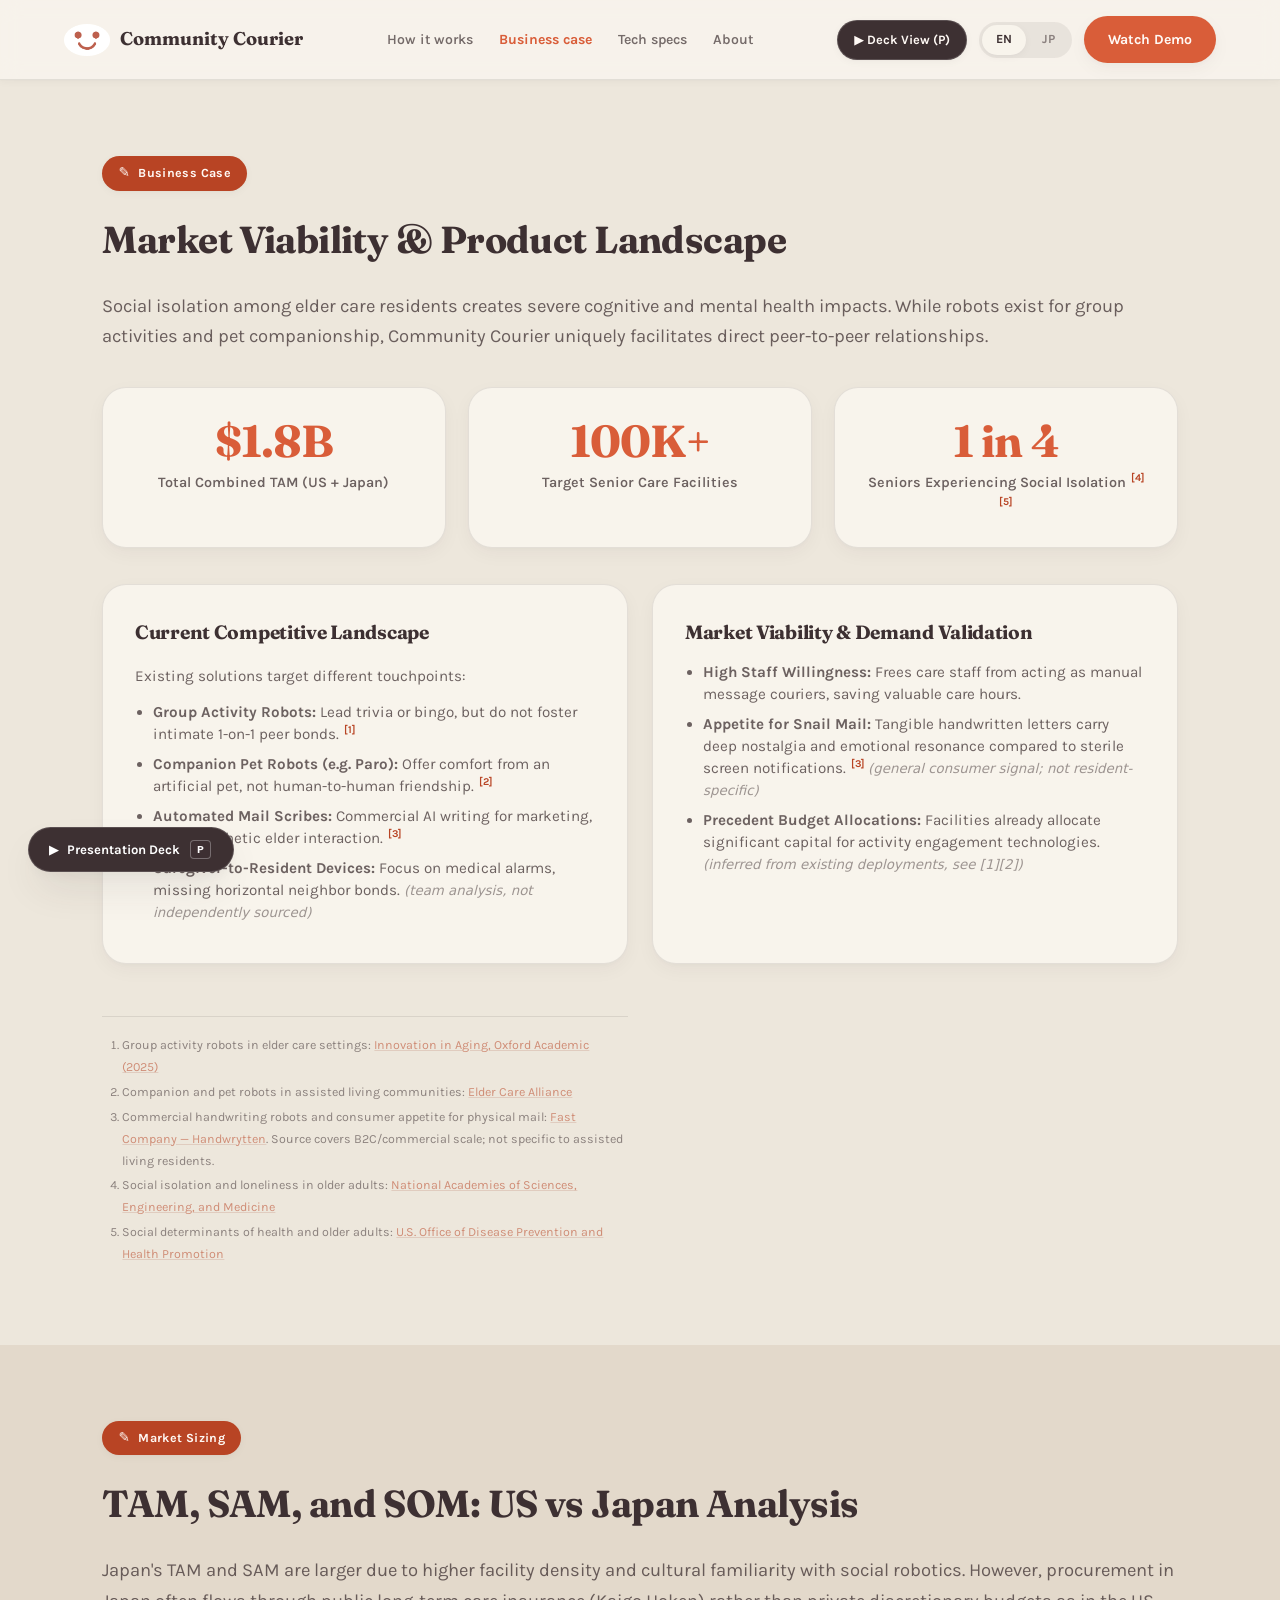
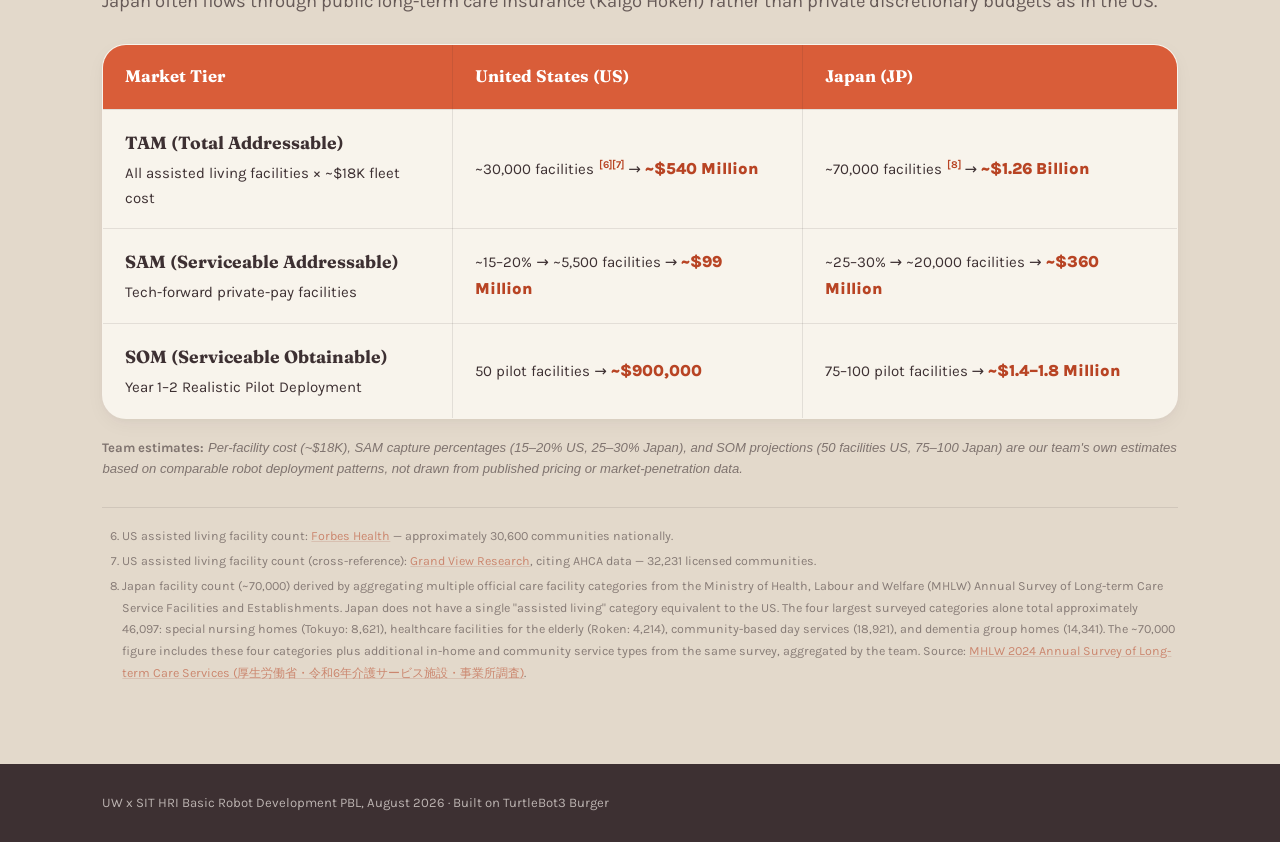
==== commit e04fc22a: "Added citations for business case figures>" ====
--- a/site/business.html
+++ b/site/business.html
@@ -58,6 +58,17 @@
   footer{background:var(--plum);color:#fff9f5;padding:28px 8vw;}
   footer .fine-print{font-size:0.82rem;color:rgba(255,249,245,0.65);}
 
+
+  /* Citations */
+  sup.cite{font-size:0.65rem;line-height:0;margin-left:1px;vertical-align:super;}
+  sup.cite a{color:var(--rose-deep);font-weight:700;text-decoration:none;}
+  sup.cite a:hover{text-decoration:underline;}
+  .fn-note{font-style:italic;opacity:0.65;font-size:0.88em;}
+  .footnotes{margin-top:28px;padding-top:18px;border-top:1px solid var(--line);}
+  .footnotes ol{margin:0;padding-left:20px;font-size:0.78rem;color:var(--plum);opacity:0.55;font-family:'Karla',sans-serif;line-height:1.75;}
+  .footnotes li{margin-bottom:3px;}
+  .footnotes a{color:var(--rose-deep);text-decoration:underline;text-decoration-color:rgba(158,69,48,0.3);}
+  .footnotes a:hover{text-decoration-color:var(--rose-deep);}
   #back-top{position:fixed;bottom:28px;right:28px;width:44px;height:44px;border-radius:50%;background:var(--plum);color:#ffffff;border:none;cursor:pointer;display:flex;align-items:center;justify-content:center;font-size:1.1rem;opacity:0;pointer-events:none;transition:opacity .2s,transform .2s;z-index:200;box-shadow:var(--shadow-float);font-family:var(--font-sans);}
   #back-top.visible{opacity:1;pointer-events:auto;}
   #back-top:hover{transform:translateY(-3px);background:var(--coral);}
@@ -87,7 +98,7 @@
       </div>
       <div class="stat-counter-card">
         <div class="stat-number" data-counter="4" data-prefix="1 in " data-suffix="" data-decimals="0">1 in 4</div>
-        <div class="stat-label" data-en="Seniors Experiencing Social Isolation" data-ja="社会的孤立を感じている高齢者の割合">Seniors Experiencing Social Isolation</div>
+        <div class="stat-label" data-en="Seniors Experiencing Social Isolation &lt;sup class='cite'&gt;&lt;a href='#fn4'&gt;[4]&lt;/a&gt;&lt;a href='#fn5'&gt;[5]&lt;/a&gt;&lt;/sup&gt;" data-ja="社会的孤立を感じている高齢者の割合 &lt;sup class='cite'&gt;&lt;a href='#fn4'&gt;[4]&lt;/a&gt;&lt;a href='#fn5'&gt;[5]&lt;/a&gt;&lt;/sup&gt;">Seniors Experiencing Social Isolation <sup class="cite"><a href="#fn4">[4]</a><a href="#fn5">[5]</a></sup></div>
       </div>
     </div>
 
@@ -96,10 +107,10 @@
         <h3 data-en="Current Competitive Landscape" data-ja="既存ロボットのランドスケープ">Current Competitive Landscape</h3>
         <p style="margin-bottom:12px; color:var(--text-muted); font-size:0.95rem;" data-en="Existing solutions target different touchpoints:" data-ja="既存のロボットは目的が異なります：">Existing solutions target different touchpoints:</p>
         <ul>
-          <li data-en="&lt;strong&gt;Group Activity Robots:&lt;/strong&gt; Lead trivia or bingo, but do not foster intimate 1-on-1 peer bonds." data-ja="&lt;strong&gt;集団レク用ロボット：&lt;/strong&gt; クイズや体操を主導するが、個別の入居者同士の親密な絆は生まない。"><strong>Group Activity Robots:</strong> Lead trivia, but lack 1-on-1 peer bonding.</li>
-          <li data-en="&lt;strong&gt;Companion Pet Robots (e.g. Paro):&lt;/strong&gt; Offer comfort from an artificial pet, not human-to-human friendship." data-ja="&lt;strong&gt;ペット型ロボット（パロ等）：&lt;/strong&gt; 癒しを提供するが、人と人との社会的な関係構築には至らない。"><strong>Companion Pet Robots:</strong> Comfort from an object, not human connection.</li>
-          <li data-en="&lt;strong&gt;Automated Mail Scribes:&lt;/strong&gt; Commercial AI writing for marketing, not empathetic elder interaction." data-ja="&lt;strong&gt;自動手紙代筆マシン：&lt;/strong&gt; 商業・企業向けで、高齢者の対話支援には不適合。"><strong>Commercial Scribes:</strong> B2B enterprise letters, not eldercare.</li>
-          <li data-en="&lt;strong&gt;Caregiver-to-Resident Devices:&lt;/strong&gt; Focus on medical alarms, missing horizontal neighbor bonds." data-ja="&lt;strong&gt;介護者と入居者の連絡機器：&lt;/strong&gt; 医療アラーム中心で、隣人同士の横のつながりを作らない。"><strong>Staff-to-Resident Tools:</strong> Medical workflows, missing neighbor joy.</li>
+          <li data-en="&lt;strong&gt;Group Activity Robots:&lt;/strong&gt; Lead trivia or bingo, but do not foster intimate 1-on-1 peer bonds. &lt;sup class='cite'&gt;&lt;a href='#fn1'&gt;[1]&lt;/a&gt;&lt;/sup&gt;" data-ja="&lt;strong&gt;集団レク用ロボット：&lt;/strong&gt; クイズや体操を主導するが、個別の入居者同士の親密な絆は生まない。 &lt;sup class='cite'&gt;&lt;a href='#fn1'&gt;[1]&lt;/a&gt;&lt;/sup&gt;"><strong>Group Activity Robots:</strong> Lead trivia, but lack 1-on-1 peer bonding. <sup class="cite"><a href="#fn1">[1]</a></sup></li>
+          <li data-en="&lt;strong&gt;Companion Pet Robots (e.g. Paro):&lt;/strong&gt; Offer comfort from an artificial pet, not human-to-human friendship. &lt;sup class='cite'&gt;&lt;a href='#fn2'&gt;[2]&lt;/a&gt;&lt;/sup&gt;" data-ja="&lt;strong&gt;ペット型ロボット（パロ等）：&lt;/strong&gt; 癒しを提供するが、人と人との社会的な関係構築には至らない。 &lt;sup class='cite'&gt;&lt;a href='#fn2'&gt;[2]&lt;/a&gt;&lt;/sup&gt;"><strong>Companion Pet Robots:</strong> Comfort from an object, not human connection. <sup class="cite"><a href="#fn2">[2]</a></sup></li>
+          <li data-en="&lt;strong&gt;Automated Mail Scribes:&lt;/strong&gt; Commercial AI writing for marketing, not empathetic elder interaction. &lt;sup class='cite'&gt;&lt;a href='#fn3'&gt;[3]&lt;/a&gt;&lt;/sup&gt;" data-ja="&lt;strong&gt;自動手紙代筆マシン：&lt;/strong&gt; 商業・企業向けで、高齢者の対話支援には不適合。 &lt;sup class='cite'&gt;&lt;a href='#fn3'&gt;[3]&lt;/a&gt;&lt;/sup&gt;"><strong>Commercial Scribes:</strong> B2B enterprise letters, not eldercare. <sup class="cite"><a href="#fn3">[3]</a></sup></li>
+          <li data-en="&lt;strong&gt;Caregiver-to-Resident Devices:&lt;/strong&gt; Focus on medical alarms, missing horizontal neighbor bonds. &lt;span class='fn-note'&gt;(team analysis, not independently sourced)&lt;/span&gt;" data-ja="&lt;strong&gt;介護者と入居者の連絡機器：&lt;/strong&gt; 医療アラーム中心で、隣人同士の横のつながりを作らない。 &lt;span class='fn-note'&gt;（チーム分析、独自出典なし）&lt;/span&gt;"><strong>Staff-to-Resident Tools:</strong> Medical workflows, missing neighbor joy. <span class="fn-note">(team analysis, not independently sourced)</span></li>
         </ul>
       </div>
 
@@ -107,10 +118,20 @@
         <h3 data-en="Market Viability & Demand Validation" data-ja="市場の実行可能性と需要の裏付け">Market Viability & Demand Validation</h3>
         <ul>
           <li data-en="&lt;strong&gt;High Staff Willingness:&lt;/strong&gt; Frees care staff from acting as manual message couriers, saving valuable care hours." data-ja="&lt;strong&gt;スタッフ負担の軽減：&lt;/strong&gt; 職員が手紙の配達員をする必要がなくなり、本来の介護業務に専念可能。"><strong>Staff Efficiency:</strong> Saves manual transit hours for activity staff.</li>
-          <li data-en="&lt;strong&gt;Appetite for Snail Mail:&lt;/strong&gt; Tangible handwritten letters carry deep nostalgia and emotional resonance compared to sterile screen notifications." data-ja="&lt;strong&gt;手書き文化の愛好：&lt;/strong&gt; 画面の通知よりも、手書きのぬくもりや絵はがきに対する強い愛着。"><strong>Nostalgic Resonance:</strong> Real physical artifacts beat sterile app alerts.</li>
-          <li data-en="&lt;strong&gt;Precedent Budget Allocations:&lt;/strong&gt; Facilities already allocate significant capital for activity engagement technologies." data-ja="&lt;strong&gt;既存予算枠の存在：&lt;/strong&gt; 施設はすでにアクティビティ・エンゲージメント機器に一定の予算を確保。"><strong>Existing Budgets:</strong> Facilities already budget for resident engagement tech.</li>
+          <li data-en="&lt;strong&gt;Appetite for Snail Mail:&lt;/strong&gt; Tangible handwritten letters carry deep nostalgia and emotional resonance compared to sterile screen notifications. &lt;sup class='cite'&gt;&lt;a href='#fn3'&gt;[3]&lt;/a&gt;&lt;/sup&gt; &lt;span class='fn-note'&gt;(general consumer signal; not resident-specific)&lt;/span&gt;" data-ja="&lt;strong&gt;手書き文化の愛好：&lt;/strong&gt; 画面の通知よりも、手書きのぬくもりや絵はがきに対する強い愛着。 &lt;sup class='cite'&gt;&lt;a href='#fn3'&gt;[3]&lt;/a&gt;&lt;/sup&gt; &lt;span class='fn-note'&gt;（一般消費者の傾向；入居者特有のデータではない）&lt;/span&gt;"><strong>Nostalgic Resonance:</strong> Real physical artifacts beat sterile app alerts. <sup class="cite"><a href="#fn3">[3]</a></sup> <span class="fn-note">(general consumer signal; not resident-specific)</span></li>
+          <li data-en="&lt;strong&gt;Precedent Budget Allocations:&lt;/strong&gt; Facilities already allocate significant capital for activity engagement technologies. &lt;span class='fn-note'&gt;(inferred from existing deployments, see [1][2])&lt;/span&gt;" data-ja="&lt;strong&gt;既存予算枠の存在：&lt;/strong&gt; 施設はすでにアクティビティ・エンゲージメント機器に一定の予算を確保。 &lt;span class='fn-note'&gt;（既存の導入実績から推定、[1][2]参照）&lt;/span&gt;"><strong>Existing Budgets:</strong> Facilities already budget for resident engagement tech. <span class="fn-note">(inferred from existing deployments, see [1][2])</span></li>
         </ul>
       </div>
+
+    <aside class="footnotes" aria-label="Citations">
+      <ol>
+        <li id="fn1">Group activity robots in elder care settings: <a href="https://academic.oup.com/innovateage/article/9/Supplement_2/igaf122.4312/8412968" target="_blank" rel="noopener">Innovation in Aging, Oxford Academic (2025)</a></li>
+        <li id="fn2">Companion and pet robots in assisted living communities: <a href="https://eldercarealliance.org/blog/robots-in-assisted-living-communities/" target="_blank" rel="noopener">Elder Care Alliance</a></li>
+        <li id="fn3">Commercial handwriting robots and consumer appetite for physical mail: <a href="https://www.fastcompany.com/90801044/inside-the-weirdly-competitive-industry-of-robots-writing-letters-in-human-handwriting" target="_blank" rel="noopener">Fast Company — Handwrytten</a>. Source covers B2C/commercial scale; not specific to assisted living residents.</li>
+        <li id="fn4">Social isolation and loneliness in older adults: <a href="https://nap.nationalacademies.org/catalog/25663/social-isolation-and-loneliness-in-older-adults-opportunities-for-the" target="_blank" rel="noopener">National Academies of Sciences, Engineering, and Medicine</a></li>
+        <li id="fn5">Social determinants of health and older adults: <a href="https://odphp.health.gov/our-work/national-health-initiatives/healthy-aging/social-determinants-health-and-older-adults" target="_blank" rel="noopener">U.S. Office of Disease Prevention and Health Promotion</a></li>
+      </ol>
+    </aside>
     </div>
   </div>
 </section>
@@ -133,8 +154,8 @@
           <strong>TAM (Total Addressable)</strong>
           <span data-en="All assisted living facilities × ~$18K fleet cost" data-ja="全介護施設 × 約18,000ドル/フリート">All facilities × ~$18K/facility</span>
         </td>
-        <td data-en="~30,000 facilities → <span class='fig'>~$540 Million</span>" data-ja="約30,000施設 → <span class='fig'>約5億4,000万ドル</span>">~30,000 facilities → <span class="fig">~$540 Million</span></td>
-        <td data-en="~70,000 facilities → <span class='fig'>~$1.26 Billion</span>" data-ja="約70,000施設 → <span class='fig'>約12億6,000万ドル</span>">~70,000 facilities → <span class="fig">~$1.26 Billion</span></td>
+        <td data-en="~30,000 facilities &lt;sup class='cite'&gt;&lt;a href='#fn6'&gt;[6]&lt;/a&gt;&lt;a href='#fn7'&gt;[7]&lt;/a&gt;&lt;/sup&gt; → &lt;span class='fig'&gt;~$540 Million&lt;/span&gt;" data-ja="約30,000施設 &lt;sup class='cite'&gt;&lt;a href='#fn6'&gt;[6]&lt;/a&gt;&lt;a href='#fn7'&gt;[7]&lt;/a&gt;&lt;/sup&gt; → &lt;span class='fig'&gt;約5億4,000万ドル&lt;/span&gt;">~30,000 facilities <sup class="cite"><a href="#fn6">[6]</a><a href="#fn7">[7]</a></sup> → <span class="fig">~$540 Million</span></td>
+        <td data-en="~70,000 facilities &lt;sup class='cite'&gt;&lt;a href='#fn8'&gt;[8]&lt;/a&gt;&lt;/sup&gt; → &lt;span class='fig'&gt;~$1.26 Billion&lt;/span&gt;" data-ja="約70,000施設 &lt;sup class='cite'&gt;&lt;a href='#fn8'&gt;[8]&lt;/a&gt;&lt;/sup&gt; → &lt;span class='fig'&gt;約12億6,000万ドル&lt;/span&gt;">~70,000 facilities <sup class="cite"><a href="#fn8">[8]</a></sup> → <span class="fig">~$1.26 Billion</span></td>
       </tr>
       <tr>
         <td>
@@ -153,6 +174,17 @@
         <td data-en="75–100 pilot facilities → <span class='fig'>~$1.4–1.8 Million</span>" data-ja="75〜100施設導入 → <span class='fig'>約140万〜180万ドル</span>">75–100 pilot facilities → <span class="fig">~$1.4–1.8 Million</span></td>
       </tr>
     </table>
+    <p class="fn-note" style="margin-top:18px;font-size:0.82rem;font-style:italic;opacity:0.6;font-family:'Karla',sans-serif;line-height:1.6;">
+      <strong style="font-style:normal;">Team estimates:</strong> Per-facility cost (~$18K), SAM capture percentages (15–20% US, 25–30% Japan), and SOM projections (50 facilities US, 75–100 Japan) are our team's own estimates based on comparable robot deployment patterns, not drawn from published pricing or market-penetration data.
+    </p>
+
+    <aside class="footnotes" aria-label="Market sizing citations">
+      <ol start="6">
+        <li id="fn6">US assisted living facility count: <a href="https://www.forbes.com/health/senior-living/assisted-living-statistics/" target="_blank" rel="noopener">Forbes Health</a> — approximately 30,600 communities nationally.</li>
+        <li id="fn7">US assisted living facility count (cross-reference): <a href="https://www.grandviewresearch.com/industry-analysis/us-assisted-living-facility-market" target="_blank" rel="noopener">Grand View Research</a>, citing AHCA data — 32,231 licensed communities.</li>
+        <li id="fn8">Japan facility count (~70,000) derived by aggregating multiple official care facility categories from the Ministry of Health, Labour and Welfare (MHLW) Annual Survey of Long-term Care Service Facilities and Establishments. Japan does not have a single "assisted living" category equivalent to the US. The four largest surveyed categories alone total approximately 46,097: special nursing homes (Tokuyo: 8,621), healthcare facilities for the elderly (Roken: 4,214), community-based day services (18,921), and dementia group homes (14,341). The ~70,000 figure includes these four categories plus additional in-home and community service types from the same survey, aggregated by the team. Source: <a href="https://www.mhlw.go.jp/toukei/saikin/hw/kaigo/service24/index.html" target="_blank" rel="noopener">MHLW 2024 Annual Survey of Long-term Care Services (厚生労働省・令和6年介護サービス施設・事業所調査)</a>.</li>
+      </ol>
+    </aside>
   </div>
 </section>
 
